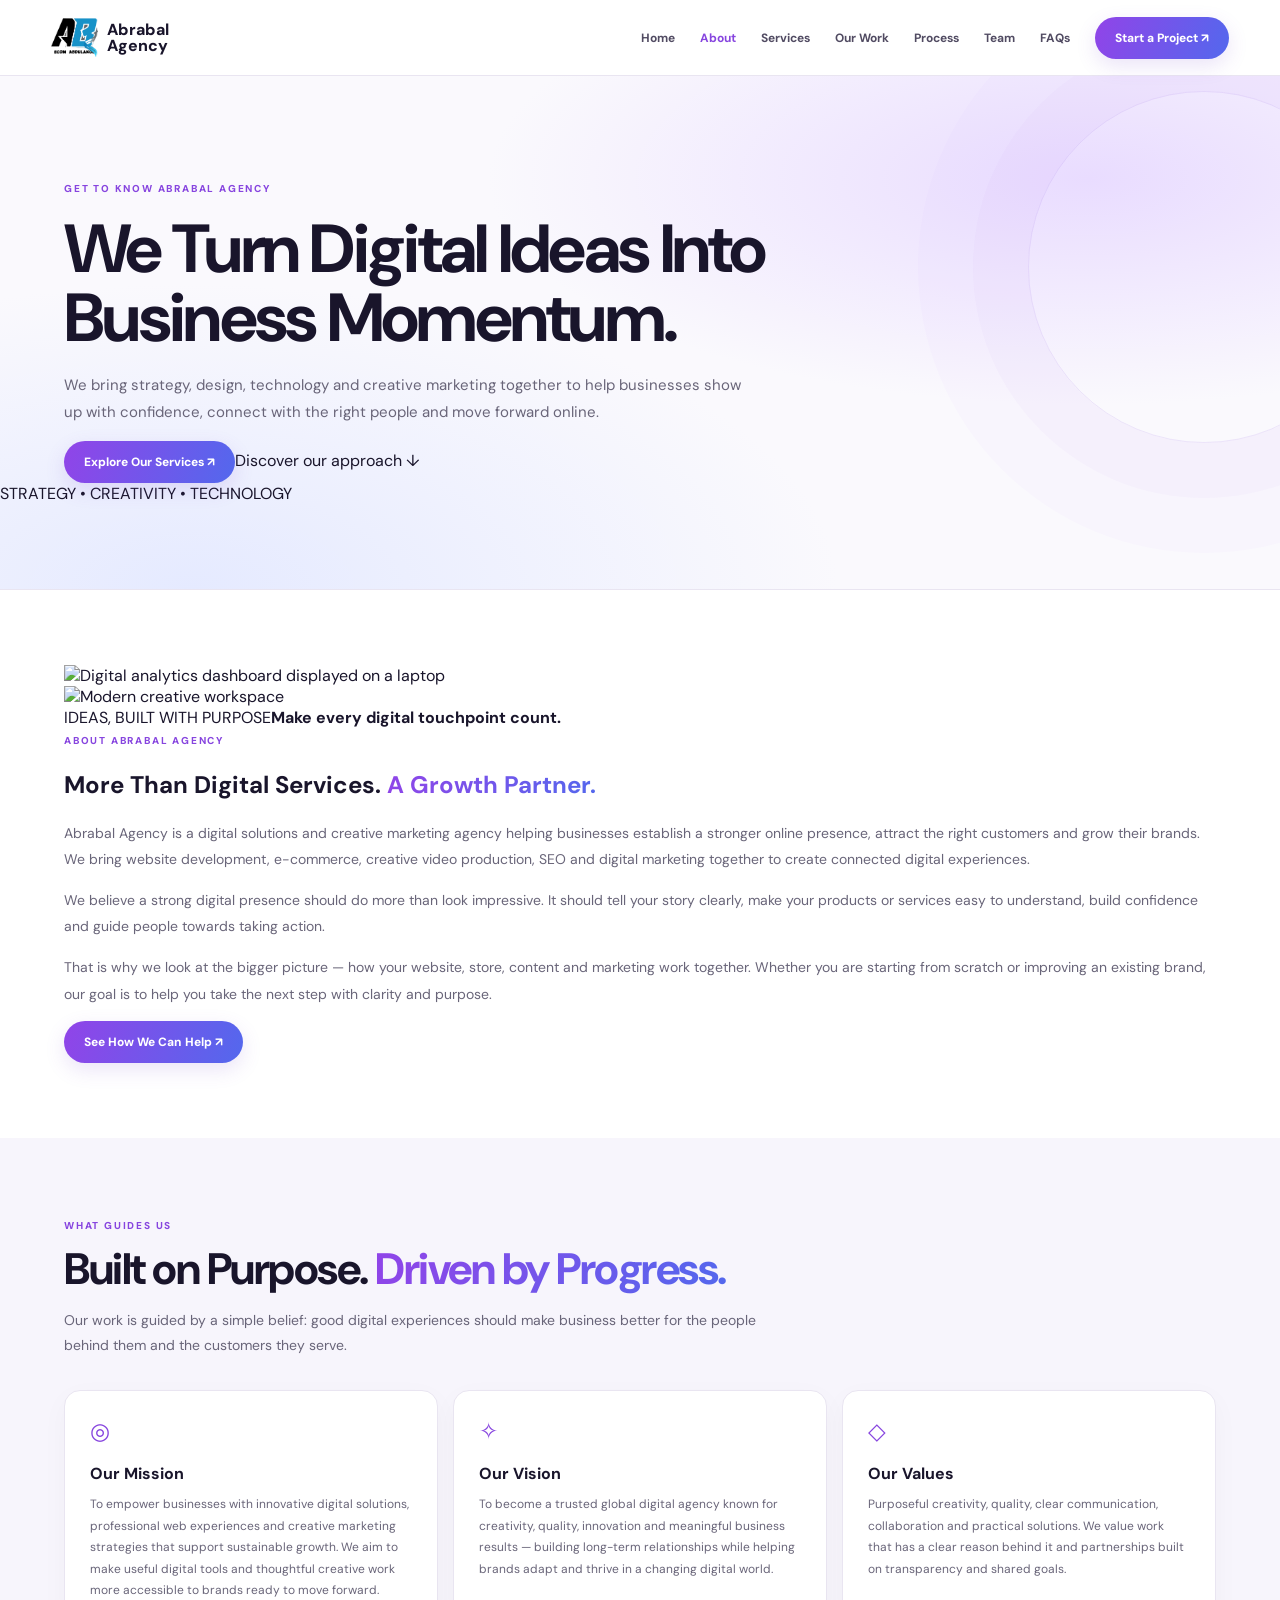
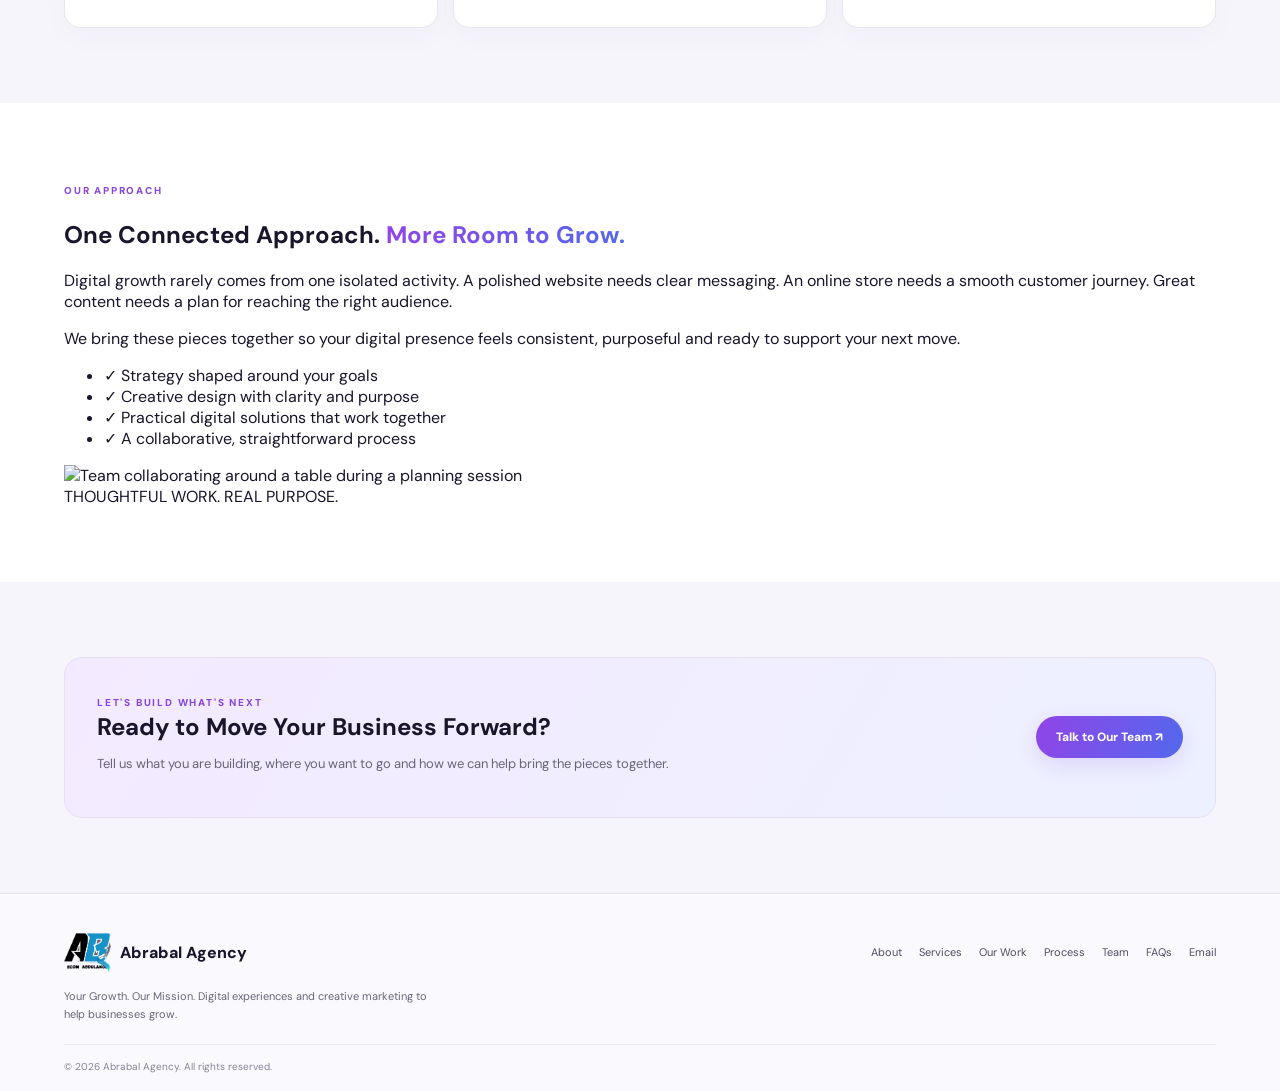
==== about.html @ 4d3b02a2 "Redesign About page with image-led hero and expanded agency story" ====
<!doctype html>
<html lang="en">
<head>
<meta charset="utf-8">
<meta name="viewport" content="width=device-width,initial-scale=1">
<meta name="description" content="Discover Abrabal Agency — a digital solutions and creative marketing partner helping businesses build, connect and grow online.">
<title>About Abrabal Agency | Digital Solutions & Creative Growth</title>
<link rel="stylesheet" href="pages.css">
</head>
<body>
<header class="site-header"><div class="header-inner">
<a class="brand" href="index.html"><img src="assets/logo/Official%20agency%20logo.png" alt="Abrabal Agency logo">Abrabal<br>Agency</a>
<button class="menu-toggle" aria-label="Toggle menu" aria-expanded="false">☰</button>
<nav class="nav"><a href="index.html">Home</a><a href="about.html" class="active">About</a><a href="services.html">Services</a><a href="work.html">Our Work</a><a href="process.html">Process</a><a href="team.html">Team</a><a href="faqs.html">FAQs</a></nav>
<a class="btn header-cta" href="https://wa.me/2348081210938">Start a Project ↗</a>
</div></header>
<main>
<section class="hero about-hero">
<div class="about-hero-shade"></div>
<div class="container about-hero-content">
<span class="eyebrow">GET TO KNOW ABRABAL AGENCY</span>
<h1>We Turn Digital Ideas Into <span class="about-hero-gradient">Business Momentum.</span></h1>
<p>We bring strategy, design, technology and creative marketing together to help businesses show up with confidence, connect with the right people and move forward online.</p>
<div class="about-hero-actions"><a class="btn" href="services.html">Explore Our Services ↗</a><a class="about-text-link" href="#our-story">Discover our approach ↓</a></div>
</div>
<div class="about-hero-caption">STRATEGY <span>•</span> CREATIVITY <span>•</span> TECHNOLOGY</div>
</section>

<section class="section about-story-section" id="our-story">
<div class="container about-story-grid">
<div class="about-story-media">
<img class="about-story-main" src="https://images.unsplash.com/photo-1460925895917-afdab827c52f?auto=format&fit=crop&w=1200&q=85" alt="Digital analytics dashboard displayed on a laptop">
<div class="about-story-small"><img src="https://images.unsplash.com/photo-1497366754035-f200968a6e72?auto=format&fit=crop&w=700&q=85" alt="Modern creative workspace"></div>
<div class="about-image-note"><span>IDEAS, BUILT WITH PURPOSE</span><strong>Make every digital touchpoint count.</strong></div>
</div>
<div class="copy about-story-copy">
<span class="eyebrow">ABOUT ABRABAL AGENCY</span>
<h2>More Than Digital Services. <span class="grad">A Growth Partner.</span></h2>
<p>Abrabal Agency is a digital solutions and creative marketing agency helping businesses establish a stronger online presence, attract the right customers and grow their brands. We bring website development, e-commerce, creative video production, SEO and digital marketing together to create connected digital experiences.</p>
<p>We believe a strong digital presence should do more than look impressive. It should tell your story clearly, make your products or services easy to understand, build confidence and guide people towards taking action.</p>
<p>That is why we look at the bigger picture — how your website, store, content and marketing work together. Whether you are starting from scratch or improving an existing brand, our goal is to help you take the next step with clarity and purpose.</p>
<a class="btn about-inline-cta" href="services.html">See How We Can Help ↗</a>
</div>
</div>
</section>

<section class="section light about-purpose-section">
<div class="container">
<div class="heading"><span class="eyebrow">WHAT GUIDES US</span><h2>Built on Purpose. <span class="grad">Driven by Progress.</span></h2><p>Our work is guided by a simple belief: good digital experiences should make business better for the people behind them and the customers they serve.</p></div>
<div class="grid about-purpose-grid">
<article class="card about-purpose-card"><div class="icon">◎</div><h3>Our Mission</h3><p>To empower businesses with innovative digital solutions, professional web experiences and creative marketing strategies that support sustainable growth. We aim to make useful digital tools and thoughtful creative work more accessible to brands ready to move forward.</p></article>
<article class="card about-purpose-card"><div class="icon">✧</div><h3>Our Vision</h3><p>To become a trusted global digital agency known for creativity, quality, innovation and meaningful business results — building long-term relationships while helping brands adapt and thrive in a changing digital world.</p></article>
<article class="card about-purpose-card"><div class="icon">◇</div><h3>Our Values</h3><p>Purposeful creativity, quality, clear communication, collaboration and practical solutions. We value work that has a clear reason behind it and partnerships built on transparency and shared goals.</p></article>
</div>
</div>
</section>

<section class="section about-approach-section">
<div class="container about-approach-grid">
<div class="about-approach-copy"><span class="eyebrow">OUR APPROACH</span><h2>One Connected Approach. <span class="grad">More Room to Grow.</span></h2><p>Digital growth rarely comes from one isolated activity. A polished website needs clear messaging. An online store needs a smooth customer journey. Great content needs a plan for reaching the right audience.</p><p>We bring these pieces together so your digital presence feels consistent, purposeful and ready to support your next move.</p>
<ul class="about-check-list"><li><span>✓</span> Strategy shaped around your goals</li><li><span>✓</span> Creative design with clarity and purpose</li><li><span>✓</span> Practical digital solutions that work together</li><li><span>✓</span> A collaborative, straightforward process</li></ul>
</div>
<div class="about-approach-image"><img src="https://images.unsplash.com/photo-1552664730-d307ca884978?auto=format&fit=crop&w=1200&q=85" alt="Team collaborating around a table during a planning session"><div class="about-image-tag">THOUGHTFUL WORK. REAL PURPOSE.</div></div>
</div>
</section>

<section class="section light about-cta-section">
<div class="container"><div class="cta about-final-cta"><div><span class="eyebrow">LET'S BUILD WHAT'S NEXT</span><h2>Ready to Move Your Business Forward?</h2><p>Tell us what you are building, where you want to go and how we can help bring the pieces together.</p></div><a class="btn" href="https://wa.me/2348081210938">Talk to Our Team ↗</a></div></div>
</section>
</main>
<footer class="footer"><div class="container"><div class="footer-inner"><div class="brand"><img src="assets/logo/Official%20agency%20logo.png" alt="Abrabal Agency logo">Abrabal Agency</div><nav class="footer-links"><a href="about.html">About</a><a href="services.html">Services</a><a href="work.html">Our Work</a><a href="process.html">Process</a><a href="team.html">Team</a><a href="faqs.html">FAQs</a><a href="mailto:abrabal80@gmail.com">Email</a></nav></div><p>Your Growth. Our Mission. Digital experiences and creative marketing to help businesses grow.</p><div class="copyright">© 2026 Abrabal Agency. All rights reserved.</div></div></footer>
<script src="pages.js"></script>
</body></html>
---- pages.css ----
@import url('https://fonts.googleapis.com/css2?family=DM+Sans:wght@400;500;600;700;800&display=swap');:root{--ink:#19152b;--muted:#696579;--purple:#8745df;--grad:linear-gradient(110deg,#9144e8,#5368ed);--line:#e9e5f1;--wash:#f7f5fc}*{box-sizing:border-box}html{scroll-behavior:smooth}body{margin:0;background:#fff;color:var(--ink);font-family:'DM Sans',Arial,sans-serif}a{color:inherit;text-decoration:none}.container{width:min(1160px,90%);margin:auto}.site-header{height:76px;position:sticky;top:0;z-index:5;background:#ffffffed;border-bottom:1px solid var(--line);backdrop-filter:blur(14px)}.header-inner{height:100%;width:92%;max-width:1240px;margin:auto;display:flex;align-items:center;gap:25px}.brand{display:flex;align-items:center;gap:9px;font-weight:800;line-height:.95;color:var(--ink)}.brand img{width:47px;height:47px;object-fit:contain}.nav{display:flex;gap:clamp(12px,2vw,25px);margin-left:auto}.nav a{font-size:12px;font-weight:700;color:#514b62}.nav a.active,.nav a:hover{color:var(--purple)}.btn{display:inline-block;padding:13px 20px;border-radius:30px;background:var(--grad);font-size:12px;font-weight:800;color:#fff;box-shadow:0 7px 20px #7847d326}.menu-toggle{display:none;background:none;border:0;color:var(--ink);font-size:25px}.hero{position:relative;overflow:hidden;padding:100px 0 85px;background:radial-gradient(ellipse at 85% 20%,#e9dcff 0,transparent 39%),radial-gradient(ellipse at 15% 100%,#e5eaff 0,transparent 42%),#faf9fd;border-bottom:1px solid var(--line)}.hero:after{content:'';position:absolute;width:350px;height:350px;border:1px solid #9a66df25;border-radius:50%;right:-100px;top:15px;box-shadow:0 0 0 55px #9a66df08,0 0 0 110px #9a66df06}.hero .container{position:relative;z-index:1}.eyebrow{color:var(--purple);font-size:10px;font-weight:800;letter-spacing:1.8px;text-transform:uppercase}.hero h1{font-size:clamp(42px,6vw,68px);line-height:1.02;letter-spacing:-2.7px;max-width:850px;margin:18px 0;color:var(--ink)}.grad{background:var(--grad);background-clip:text;-webkit-background-clip:text;color:transparent}.hero p{max-width:680px;color:#696579;font-size:15px;line-height:1.8}.section{padding:75px 0;background:#fff}.light{background:var(--wash);color:var(--ink)}.heading{max-width:720px;margin-bottom:32px}.heading h2{font-size:clamp(30px,4vw,44px);line-height:1.08;letter-spacing:-1.5px;margin:12px 0;color:var(--ink)}.heading p{color:var(--muted);font-size:14px;line-height:1.8}.grid{display:grid;grid-template-columns:repeat(3,1fr);gap:15px}.card{padding:25px;border:1px solid var(--line);border-radius:16px;background:#fff;box-shadow:0 8px 28px #24133e08;transition:transform .2s,box-shadow .2s}.card:hover,.person:hover{transform:translateY(-3px);box-shadow:0 14px 32px #24133e12}.card h3{font-size:16px;margin:0 0 10px;color:var(--ink)}.card p{font-size:12px;line-height:1.8;color:var(--muted);margin:0}.icon{color:var(--purple);font-size:23px;margin-bottom:17px}.split{display:grid;grid-template-columns:1fr 1fr;gap:40px;align-items:center}.feature{min-height:300px;padding:35px;border-radius:20px;background:linear-gradient(145deg,#f0e7ff,#e9edff);border:1px solid #e7def7;color:#30204e;display:flex;align-items:end;font-size:30px;font-weight:800;line-height:1.1}.copy p{font-size:14px;line-height:1.9;color:var(--muted)}.team-grid{display:grid;grid-template-columns:repeat(4,1fr);gap:15px}.person{padding:16px;border:1px solid var(--line);border-radius:16px;background:#fff;box-shadow:0 8px 28px #24133e08;transition:transform .2s,box-shadow .2s}.person img{width:100%;height:215px;object-fit:cover;object-position:center 30%;border-radius:11px;margin-bottom:15px;background:var(--wash)}.person h3{font-size:16px;margin:0 0 6px;color:var(--ink)}.role{font-size:10px;font-weight:800;letter-spacing:.7px;color:var(--purple);text-transform:uppercase;margin-bottom:12px}.person p{font-size:11px;line-height:1.7;color:var(--muted)}.social{display:flex;gap:7px;flex-wrap:wrap;margin:10px 0}.social a{font-size:10px;padding:6px 9px;border:1px solid #e7def4;border-radius:20px;color:#7440c1;background:#faf8ff}.faq{max-width:850px}.faq-item{border-bottom:1px solid var(--line)}.faq-item button{width:100%;background:none;border:0;color:var(--ink);text-align:left;padding:20px 0;font:700 14px 'DM Sans';display:flex;justify-content:space-between;cursor:pointer}.answer{display:none;color:var(--muted);font-size:13px;line-height:1.8;padding:0 30px 20px 0}.faq-item.open .answer{display:block}.cta{padding:32px;border:1px solid #e7def4;border-radius:18px;background:linear-gradient(120deg,#f3eaff,#edf0ff);display:flex;justify-content:space-between;align-items:center;gap:20px}.cta h2{margin:0 0 8px;color:var(--ink)}.cta p{font-size:13px;color:var(--muted)}.footer{padding:35px 0 18px;border-top:1px solid var(--line);background:#faf9fd}.footer-inner{display:flex;justify-content:space-between;gap:25px;align-items:center}.footer p{font-size:11px;color:var(--muted);max-width:380px;line-height:1.7}.footer-links{display:flex;flex-wrap:wrap;gap:17px}.footer-links a{font-size:11px;color:#514b62}.footer-links a:hover{color:var(--purple)}.copyright{border-top:1px solid var(--line);padding-top:15px;margin-top:20px;color:#888397;font-size:10px}@media(max-width:850px){.team-grid{grid-template-columns:repeat(2,1fr)}.nav{gap:10px}.nav a{font-size:10px}}@media(max-width:650px){.site-header{height:68px}.menu-toggle{display:block;margin-left:auto}.nav{display:none;position:absolute;top:68px;left:0;right:0;background:#fff;padding:12px 5%;flex-direction:column;gap:0;box-shadow:0 12px 20px #1b123015}.nav.open{display:flex}.nav a{padding:12px 0;font-size:13px}.header-cta{display:none}.hero{padding:75px 0 65px}.section{padding:58px 0}.grid{grid-template-columns:1fr 1fr;gap:10px}.card{padding:18px 14px}.card h3{font-size:14px}.card p{font-size:11px}.split{grid-template-columns:1fr;gap:24px}.team-grid{grid-template-columns:1fr 1fr;gap:10px}.person{padding:11px}.person img{height:170px}.person p{font-size:10px}.cta{display:block}.cta .btn{margin-top:10px}.footer-inner{display:block}.footer-links{margin-top:15px}}@media(max-width:390px){.grid{grid-template-columns:1fr}}@media(prefers-reduced-motion:reduce){html{scroll-behavior:auto}.card,.person{transition:none}}
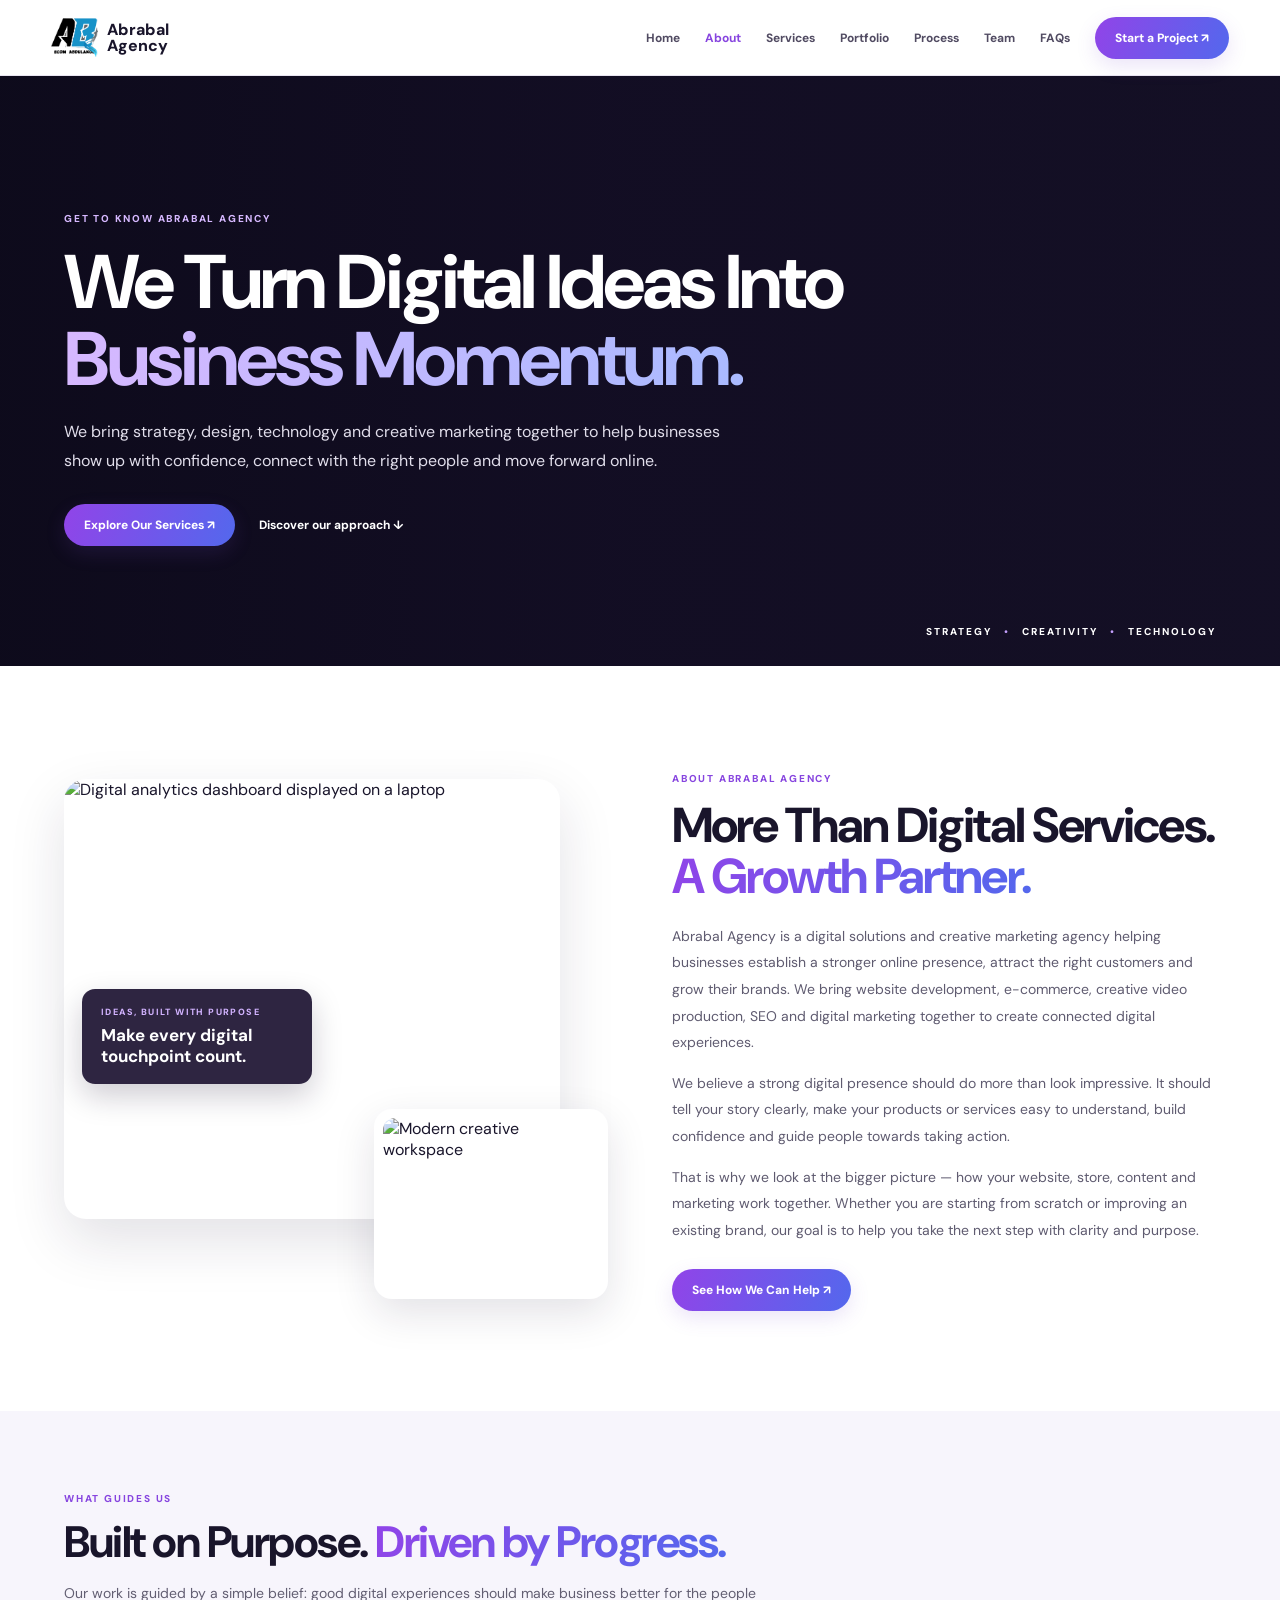
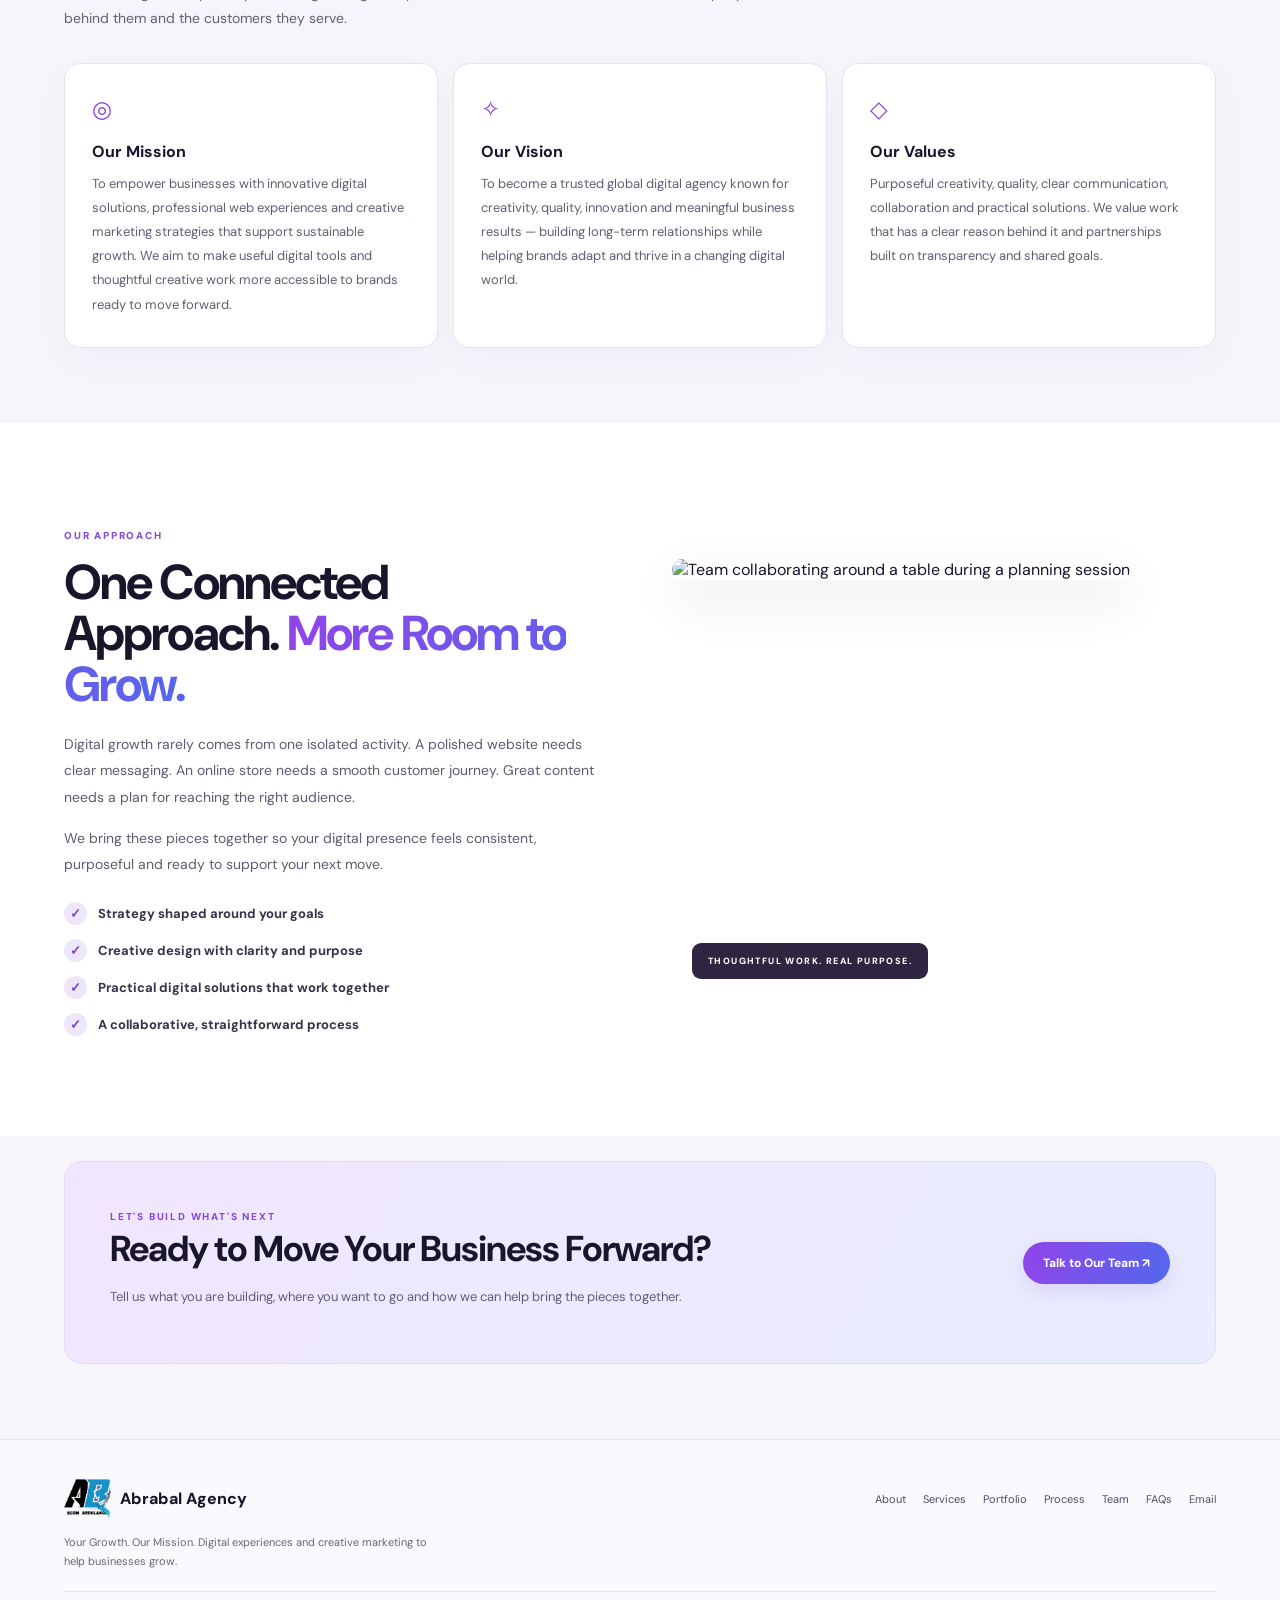
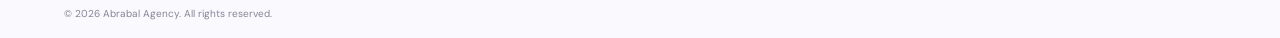
==== commit fdbd46a0: "Update navigation to the dedicated Portfolio page" ====
--- a/about.html
+++ b/about.html
@@ -11,7 +11,7 @@
 <header class="site-header"><div class="header-inner">
 <a class="brand" href="index.html"><img src="assets/logo/Official%20agency%20logo.png" alt="Abrabal Agency logo">Abrabal<br>Agency</a>
 <button class="menu-toggle" aria-label="Toggle menu" aria-expanded="false">☰</button>
-<nav class="nav"><a href="index.html">Home</a><a href="about.html" class="active">About</a><a href="services.html">Services</a><a href="work.html">Our Work</a><a href="process.html">Process</a><a href="team.html">Team</a><a href="faqs.html">FAQs</a></nav>
+<nav class="nav"><a href="index.html">Home</a><a href="about.html" class="active">About</a><a href="services.html">Services</a><a href="portfolio.html">Portfolio</a><a href="process.html">Process</a><a href="team.html">Team</a><a href="faqs.html">FAQs</a></nav>
 <a class="btn header-cta" href="https://wa.me/2348081210938">Start a Project ↗</a>
 </div></header>
 <main>
@@ -68,6 +68,6 @@
 <div class="container"><div class="cta about-final-cta"><div><span class="eyebrow">LET'S BUILD WHAT'S NEXT</span><h2>Ready to Move Your Business Forward?</h2><p>Tell us what you are building, where you want to go and how we can help bring the pieces together.</p></div><a class="btn" href="https://wa.me/2348081210938">Talk to Our Team ↗</a></div></div>
 </section>
 </main>
-<footer class="footer"><div class="container"><div class="footer-inner"><div class="brand"><img src="assets/logo/Official%20agency%20logo.png" alt="Abrabal Agency logo">Abrabal Agency</div><nav class="footer-links"><a href="about.html">About</a><a href="services.html">Services</a><a href="work.html">Our Work</a><a href="process.html">Process</a><a href="team.html">Team</a><a href="faqs.html">FAQs</a><a href="mailto:abrabal80@gmail.com">Email</a></nav></div><p>Your Growth. Our Mission. Digital experiences and creative marketing to help businesses grow.</p><div class="copyright">© 2026 Abrabal Agency. All rights reserved.</div></div></footer>
+<footer class="footer"><div class="container"><div class="footer-inner"><div class="brand"><img src="assets/logo/Official%20agency%20logo.png" alt="Abrabal Agency logo">Abrabal Agency</div><nav class="footer-links"><a href="about.html">About</a><a href="services.html">Services</a><a href="portfolio.html">Portfolio</a><a href="process.html">Process</a><a href="team.html">Team</a><a href="faqs.html">FAQs</a><a href="mailto:abrabal80@gmail.com">Email</a></nav></div><p>Your Growth. Our Mission. Digital experiences and creative marketing to help businesses grow.</p><div class="copyright">© 2026 Abrabal Agency. All rights reserved.</div></div></footer>
 <script src="pages.js"></script>
 </body></html>
--- a/pages.css
+++ b/pages.css
@@ -1 +1,86 @@
-@import url('https://fonts.googleapis.com/css2?family=DM+Sans:wght@400;500;600;700;800&display=swap');:root{--ink:#19152b;--muted:#696579;--purple:#8745df;--grad:linear-gradient(110deg,#9144e8,#5368ed);--line:#e9e5f1;--wash:#f7f5fc}*{box-sizing:border-box}html{scroll-behavior:smooth}body{margin:0;background:#fff;color:var(--ink);font-family:'DM Sans',Arial,sans-serif}a{color:inherit;text-decoration:none}.container{width:min(1160px,90%);margin:auto}.site-header{height:76px;position:sticky;top:0;z-index:5;background:#ffffffed;border-bottom:1px solid var(--line);backdrop-filter:blur(14px)}.header-inner{height:100%;width:92%;max-width:1240px;margin:auto;display:flex;align-items:center;gap:25px}.brand{display:flex;align-items:center;gap:9px;font-weight:800;line-height:.95;color:var(--ink)}.brand img{width:47px;height:47px;object-fit:contain}.nav{display:flex;gap:clamp(12px,2vw,25px);margin-left:auto}.nav a{font-size:12px;font-weight:700;color:#514b62}.nav a.active,.nav a:hover{color:var(--purple)}.btn{display:inline-block;padding:13px 20px;border-radius:30px;background:var(--grad);font-size:12px;font-weight:800;color:#fff;box-shadow:0 7px 20px #7847d326}.menu-toggle{display:none;background:none;border:0;color:var(--ink);font-size:25px}.hero{position:relative;overflow:hidden;padding:100px 0 85px;background:radial-gradient(ellipse at 85% 20%,#e9dcff 0,transparent 39%),radial-gradient(ellipse at 15% 100%,#e5eaff 0,transparent 42%),#faf9fd;border-bottom:1px solid var(--line)}.hero:after{content:'';position:absolute;width:350px;height:350px;border:1px solid #9a66df25;border-radius:50%;right:-100px;top:15px;box-shadow:0 0 0 55px #9a66df08,0 0 0 110px #9a66df06}.hero .container{position:relative;z-index:1}.eyebrow{color:var(--purple);font-size:10px;font-weight:800;letter-spacing:1.8px;text-transform:uppercase}.hero h1{font-size:clamp(42px,6vw,68px);line-height:1.02;letter-spacing:-2.7px;max-width:850px;margin:18px 0;color:var(--ink)}.grad{background:var(--grad);background-clip:text;-webkit-background-clip:text;color:transparent}.hero p{max-width:680px;color:#696579;font-size:15px;line-height:1.8}.section{padding:75px 0;background:#fff}.light{background:var(--wash);color:var(--ink)}.heading{max-width:720px;margin-bottom:32px}.heading h2{font-size:clamp(30px,4vw,44px);line-height:1.08;letter-spacing:-1.5px;margin:12px 0;color:var(--ink)}.heading p{color:var(--muted);font-size:14px;line-height:1.8}.grid{display:grid;grid-template-columns:repeat(3,1fr);gap:15px}.card{padding:25px;border:1px solid var(--line);border-radius:16px;background:#fff;box-shadow:0 8px 28px #24133e08;transition:transform .2s,box-shadow .2s}.card:hover,.person:hover{transform:translateY(-3px);box-shadow:0 14px 32px #24133e12}.card h3{font-size:16px;margin:0 0 10px;color:var(--ink)}.card p{font-size:12px;line-height:1.8;color:var(--muted);margin:0}.icon{color:var(--purple);font-size:23px;margin-bottom:17px}.split{display:grid;grid-template-columns:1fr 1fr;gap:40px;align-items:center}.feature{min-height:300px;padding:35px;border-radius:20px;background:linear-gradient(145deg,#f0e7ff,#e9edff);border:1px solid #e7def7;color:#30204e;display:flex;align-items:end;font-size:30px;font-weight:800;line-height:1.1}.copy p{font-size:14px;line-height:1.9;color:var(--muted)}.team-grid{display:grid;grid-template-columns:repeat(4,1fr);gap:15px}.person{padding:16px;border:1px solid var(--line);border-radius:16px;background:#fff;box-shadow:0 8px 28px #24133e08;transition:transform .2s,box-shadow .2s}.person img{width:100%;height:215px;object-fit:cover;object-position:center 30%;border-radius:11px;margin-bottom:15px;background:var(--wash)}.person h3{font-size:16px;margin:0 0 6px;color:var(--ink)}.role{font-size:10px;font-weight:800;letter-spacing:.7px;color:var(--purple);text-transform:uppercase;margin-bottom:12px}.person p{font-size:11px;line-height:1.7;color:var(--muted)}.social{display:flex;gap:7px;flex-wrap:wrap;margin:10px 0}.social a{font-size:10px;padding:6px 9px;border:1px solid #e7def4;border-radius:20px;color:#7440c1;background:#faf8ff}.faq{max-width:850px}.faq-item{border-bottom:1px solid var(--line)}.faq-item button{width:100%;background:none;border:0;color:var(--ink);text-align:left;padding:20px 0;font:700 14px 'DM Sans';display:flex;justify-content:space-between;cursor:pointer}.answer{display:none;color:var(--muted);font-size:13px;line-height:1.8;padding:0 30px 20px 0}.faq-item.open .answer{display:block}.cta{padding:32px;border:1px solid #e7def4;border-radius:18px;background:linear-gradient(120deg,#f3eaff,#edf0ff);display:flex;justify-content:space-between;align-items:center;gap:20px}.cta h2{margin:0 0 8px;color:var(--ink)}.cta p{font-size:13px;color:var(--muted)}.footer{padding:35px 0 18px;border-top:1px solid var(--line);background:#faf9fd}.footer-inner{display:flex;justify-content:space-between;gap:25px;align-items:center}.footer p{font-size:11px;color:var(--muted);max-width:380px;line-height:1.7}.footer-links{display:flex;flex-wrap:wrap;gap:17px}.footer-links a{font-size:11px;color:#514b62}.footer-links a:hover{color:var(--purple)}.copyright{border-top:1px solid var(--line);padding-top:15px;margin-top:20px;color:#888397;font-size:10px}@media(max-width:850px){.team-grid{grid-template-columns:repeat(2,1fr)}.nav{gap:10px}.nav a{font-size:10px}}@media(max-width:650px){.site-header{height:68px}.menu-toggle{display:block;margin-left:auto}.nav{display:none;position:absolute;top:68px;left:0;right:0;background:#fff;padding:12px 5%;flex-direction:column;gap:0;box-shadow:0 12px 20px #1b123015}.nav.open{display:flex}.nav a{padding:12px 0;font-size:13px}.header-cta{display:none}.hero{padding:75px 0 65px}.section{padding:58px 0}.grid{grid-template-columns:1fr 1fr;gap:10px}.card{padding:18px 14px}.card h3{font-size:14px}.card p{font-size:11px}.split{grid-template-columns:1fr;gap:24px}.team-grid{grid-template-columns:1fr 1fr;gap:10px}.person{padding:11px}.person img{height:170px}.person p{font-size:10px}.cta{display:block}.cta .btn{margin-top:10px}.footer-inner{display:block}.footer-links{margin-top:15px}}@media(max-width:390px){.grid{grid-template-columns:1fr}}@media(prefers-reduced-motion:reduce){html{scroll-behavior:auto}.card,.person{transition:none}}+@import url('https://fonts.googleapis.com/css2?family=DM+Sans:wght@400;500;600;700;800&display=swap');:root{--ink:#19152b;--muted:#696579;--purple:#8745df;--grad:linear-gradient(110deg,#9144e8,#5368ed);--line:#e9e5f1;--wash:#f7f5fc}*{box-sizing:border-box}html{scroll-behavior:smooth}body{margin:0;background:#fff;color:var(--ink);font-family:'DM Sans',Arial,sans-serif}a{color:inherit;text-decoration:none}.container{width:min(1160px,90%);margin:auto}.site-header{height:76px;position:sticky;top:0;z-index:5;background:#ffffffed;border-bottom:1px solid var(--line);backdrop-filter:blur(14px)}.header-inner{height:100%;width:92%;max-width:1240px;margin:auto;display:flex;align-items:center;gap:25px}.brand{display:flex;align-items:center;gap:9px;font-weight:800;line-height:.95;color:var(--ink)}.brand img{width:47px;height:47px;object-fit:contain}.nav{display:flex;gap:clamp(12px,2vw,25px);margin-left:auto}.nav a{font-size:12px;font-weight:700;color:#514b62}.nav a.active,.nav a:hover{color:var(--purple)}.btn{display:inline-block;padding:13px 20px;border-radius:30px;background:var(--grad);font-size:12px;font-weight:800;color:#fff;box-shadow:0 7px 20px #7847d326}.menu-toggle{display:none;background:none;border:0;color:var(--ink);font-size:25px}.hero{position:relative;overflow:hidden;padding:100px 0 85px;background:radial-gradient(ellipse at 85% 20%,#e9dcff 0,transparent 39%),radial-gradient(ellipse at 15% 100%,#e5eaff 0,transparent 42%),#faf9fd;border-bottom:1px solid var(--line)}.hero:after{content:'';position:absolute;width:350px;height:350px;border:1px solid #9a66df25;border-radius:50%;right:-100px;top:15px;box-shadow:0 0 0 55px #9a66df08,0 0 0 110px #9a66df06}.hero .container{position:relative;z-index:1}.eyebrow{color:var(--purple);font-size:10px;font-weight:800;letter-spacing:1.8px;text-transform:uppercase}.hero h1{font-size:clamp(42px,6vw,68px);line-height:1.02;letter-spacing:-2.7px;max-width:850px;margin:18px 0;color:var(--ink)}.grad{background:var(--grad);background-clip:text;-webkit-background-clip:text;color:transparent}.hero p{max-width:680px;color:#696579;font-size:15px;line-height:1.8}.section{padding:75px 0;background:#fff}.light{background:var(--wash);color:var(--ink)}.heading{max-width:720px;margin-bottom:32px}.heading h2{font-size:clamp(30px,4vw,44px);line-height:1.08;letter-spacing:-1.5px;margin:12px 0;color:var(--ink)}.heading p{color:var(--muted);font-size:14px;line-height:1.8}.grid{display:grid;grid-template-columns:repeat(3,1fr);gap:15px}.card{padding:25px;border:1px solid var(--line);border-radius:16px;background:#fff;box-shadow:0 8px 28px #24133e08;transition:transform .2s,box-shadow .2s}.card:hover,.person:hover{transform:translateY(-3px);box-shadow:0 14px 32px #24133e12}.card h3{font-size:16px;margin:0 0 10px;color:var(--ink)}.card p{font-size:12px;line-height:1.8;color:var(--muted);margin:0}.icon{color:var(--purple);font-size:23px;margin-bottom:17px}.split{display:grid;grid-template-columns:1fr 1fr;gap:40px;align-items:center}.feature{min-height:300px;padding:35px;border-radius:20px;background:linear-gradient(145deg,#f0e7ff,#e9edff);border:1px solid #e7def7;color:#30204e;display:flex;align-items:end;font-size:30px;font-weight:800;line-height:1.1}.copy p{font-size:14px;line-height:1.9;color:var(--muted)}.team-grid{display:grid;grid-template-columns:repeat(4,1fr);gap:15px}.person{padding:16px;border:1px solid var(--line);border-radius:16px;background:#fff;box-shadow:0 8px 28px #24133e08;transition:transform .2s,box-shadow .2s}.person img{width:100%;height:215px;object-fit:cover;object-position:center 30%;border-radius:11px;margin-bottom:15px;background:var(--wash)}.person h3{font-size:16px;margin:0 0 6px;color:var(--ink)}.role{font-size:10px;font-weight:800;letter-spacing:.7px;color:var(--purple);text-transform:uppercase;margin-bottom:12px}.person p{font-size:11px;line-height:1.7;color:var(--muted)}.social{display:flex;gap:7px;flex-wrap:wrap;margin:10px 0}.social a{font-size:10px;padding:6px 9px;border:1px solid #e7def4;border-radius:20px;color:#7440c1;background:#faf8ff}.faq{max-width:850px}.faq-item{border-bottom:1px solid var(--line)}.faq-item button{width:100%;background:none;border:0;color:var(--ink);text-align:left;padding:20px 0;font:700 14px 'DM Sans';display:flex;justify-content:space-between;cursor:pointer}.answer{display:none;color:var(--muted);font-size:13px;line-height:1.8;padding:0 30px 20px 0}.faq-item.open .answer{display:block}.cta{padding:32px;border:1px solid #e7def4;border-radius:18px;background:linear-gradient(120deg,#f3eaff,#edf0ff);display:flex;justify-content:space-between;align-items:center;gap:20px}.cta h2{margin:0 0 8px;color:var(--ink)}.cta p{font-size:13px;color:var(--muted)}.footer{padding:35px 0 18px;border-top:1px solid var(--line);background:#faf9fd}.footer-inner{display:flex;justify-content:space-between;gap:25px;align-items:center}.footer p{font-size:11px;color:var(--muted);max-width:380px;line-height:1.7}.footer-links{display:flex;flex-wrap:wrap;gap:17px}.footer-links a{font-size:11px;color:#514b62}.footer-links a:hover{color:var(--purple)}.copyright{border-top:1px solid var(--line);padding-top:15px;margin-top:20px;color:#888397;font-size:10px}@media(max-width:850px){.team-grid{grid-template-columns:repeat(2,1fr)}.nav{gap:10px}.nav a{font-size:10px}}@media(max-width:650px){.site-header{height:68px}.menu-toggle{display:block;margin-left:auto}.nav{display:none;position:absolute;top:68px;left:0;right:0;background:#fff;padding:12px 5%;flex-direction:column;gap:0;box-shadow:0 12px 20px #1b123015}.nav.open{display:flex}.nav a{padding:12px 0;font-size:13px}.header-cta{display:none}.hero{padding:75px 0 65px}.section{padding:58px 0}.grid{grid-template-columns:1fr 1fr;gap:10px}.card{padding:18px 14px}.card h3{font-size:14px}.card p{font-size:11px}.split{grid-template-columns:1fr;gap:24px}.team-grid{grid-template-columns:1fr 1fr;gap:10px}.person{padding:11px}.person img{height:170px}.person p{font-size:10px}.cta{display:block}.cta .btn{margin-top:10px}.footer-inner{display:block}.footer-links{margin-top:15px}}@media(max-width:390px){.grid{grid-template-columns:1fr}}@media(prefers-reduced-motion:reduce){html{scroll-behavior:auto}.card,.person{transition:none}}
+/* About page refresh */
+.about-section-cta{margin-top:24px;display:inline-flex;align-items:center;gap:9px}
+.about-hero{min-height:590px;display:flex;align-items:center;padding:110px 0 100px;background:#151126 url("https://images.unsplash.com/photo-1497366811353-6870744d04b2?auto=format&fit=crop&w=2000&q=90") center/cover no-repeat;border:0}
+.about-hero-shade{position:absolute;inset:0;background:linear-gradient(90deg,rgba(13,10,27,.94) 0%,rgba(18,13,35,.83) 48%,rgba(18,13,35,.35) 100%)}
+.about-hero-content{z-index:1}
+.about-hero .eyebrow{color:#d6b8ff}
+.about-hero h1{max-width:850px;color:#fff;font-size:clamp(44px,6.4vw,76px);letter-spacing:-3px;line-height:1.01}
+.about-hero-gradient{background:linear-gradient(100deg,#d7b8ff,#a9baff);background-clip:text;-webkit-background-clip:text;color:transparent}
+.about-hero p{max-width:660px;color:#e1deeb;font-size:16px;line-height:1.85}
+.about-hero-actions{display:flex;align-items:center;gap:24px;margin-top:28px}
+.about-text-link{color:#fff;font-size:12px;font-weight:700}
+.about-hero-caption{position:absolute;z-index:1;right:5%;bottom:28px;color:#fff;font-size:10px;font-weight:800;letter-spacing:2px}
+.about-hero-caption span{color:#c5a0ff;margin:0 8px}
+.about-story-section{padding:100px 0}
+.about-story-grid{display:grid;grid-template-columns:1.02fr .98fr;gap:75px;align-items:center}
+.about-story-media{position:relative;min-height:520px;padding:0 48px 45px 0}
+.about-story-main{width:100%;height:440px;display:block;object-fit:cover;border-radius:22px;box-shadow:0 22px 55px #21143a20}
+.about-story-small{position:absolute;right:0;bottom:0;width:43%;height:190px;padding:9px;background:#fff;border-radius:18px;box-shadow:0 14px 40px #21143a20}
+.about-story-small img{width:100%;height:100%;object-fit:cover;border-radius:12px}
+.about-image-note{position:absolute;left:20px;bottom:70px;max-width:230px;padding:17px 19px;border-radius:13px;background:#211735eF;color:#fff;box-shadow:0 12px 30px #160d2b35}
+.about-image-note span{display:block;color:#d2b3ff;font-size:9px;font-weight:800;letter-spacing:1.4px;margin-bottom:7px}
+.about-image-note strong{font-size:17px;line-height:1.2}
+.about-story-copy h2,.about-approach-copy h2{font-size:clamp(34px,4vw,49px);line-height:1.05;letter-spacing:-1.9px;margin:13px 0 20px;color:#19152b}
+.about-story-copy p,.about-approach-copy p{font-size:14px;line-height:1.9;color:#5f5b70;margin:0 0 14px}
+.about-inline-cta{margin-top:12px}
+.about-purpose-section .heading h2{color:#19152b}
+.about-purpose-section .heading p{color:#625e72}
+.about-purpose-grid{align-items:stretch}
+.about-purpose-card{padding:30px 27px;border-color:#e7e1f1;box-shadow:0 12px 35px #24133e08}
+.about-purpose-card p{font-size:13px;line-height:1.85;color:#625e72}
+.about-approach-section{padding:100px 0}
+.about-approach-grid{display:grid;grid-template-columns:1fr 1fr;gap:65px;align-items:center}
+.about-check-list{list-style:none;padding:0;margin:24px 0 0;display:grid;gap:14px}
+.about-check-list li{display:flex;align-items:center;gap:11px;color:#373248;font-size:13px;font-weight:700}
+.about-check-list span{display:grid;place-items:center;flex:0 0 23px;width:23px;height:23px;border-radius:50%;background:#eee6fb;color:#7741c8;font-size:13px}
+.about-approach-image{position:relative;height:440px}
+.about-approach-image img{width:100%;height:100%;object-fit:cover;border-radius:22px;box-shadow:0 20px 50px #21143a1c}
+.about-image-tag{position:absolute;left:20px;bottom:20px;padding:12px 16px;border-radius:9px;background:#211735eF;color:#fff;font-size:9px;font-weight:800;letter-spacing:1.4px}
+.about-cta-section{padding-top:25px}
+.about-final-cta{padding:42px 45px;background:linear-gradient(120deg,#f0e6ff,#e9edff);border-color:#e4daf4}
+.about-final-cta h2{font-size:clamp(26px,3vw,36px);letter-spacing:-1px;color:#19152b}
+.about-final-cta p{max-width:590px;line-height:1.8;color:#625e72}
+@media(max-width:850px){.about-story-grid,.about-approach-grid{gap:38px}.about-story-media{min-height:440px}.about-story-main{height:380px}.about-story-small{height:150px}.about-hero{min-height:540px}}
+@media(max-width:650px){.about-hero{min-height:570px;padding:85px 0 90px;background-position:58% center}.about-hero h1{font-size:clamp(40px,11vw,56px);letter-spacing:-2px}.about-hero p{font-size:14px}.about-hero-actions{align-items:flex-start;flex-direction:column;gap:16px}.about-hero-caption{font-size:8px;letter-spacing:1.2px}.about-story-section,.about-approach-section{padding:65px 0}.about-story-grid,.about-approach-grid{grid-template-columns:1fr;gap:35px}.about-story-media{min-height:390px;padding-right:28px;padding-bottom:35px}.about-story-main{height:340px}.about-story-small{height:130px;width:44%}.about-image-note{left:12px;bottom:55px;max-width:190px;padding:13px}.about-image-note strong{font-size:15px}.about-story-copy h2,.about-approach-copy h2{font-size:36px}.about-purpose-grid{grid-template-columns:1fr}.about-approach-image{height:330px}.about-final-cta{padding:28px 23px}.about-final-cta .btn{margin-top:12px}}
+
+/* About page layout corrections */
+.about-hero:after{display:none}
+.about-hero{isolation:isolate;background-position:center 48%;border:0}
+.about-hero-shade{z-index:0}
+.about-hero-content{width:min(1160px,90%);margin-inline:auto;position:relative;z-index:2}
+.about-hero-caption{z-index:2}
+.about-story-grid{grid-template-columns:minmax(0,1fr) minmax(0,1fr);gap:clamp(34px,5vw,68px)}
+.about-story-media{width:100%;min-width:0}
+.about-story-main{width:100%}
+.about-image-note{bottom:215px;left:18px}
+.about-purpose-grid{grid-template-columns:repeat(3,minmax(0,1fr))}
+.about-approach-grid{grid-template-columns:minmax(0,1fr) minmax(0,1fr);gap:clamp(34px,5vw,65px)}
+.about-approach-image{min-width:0}
+@media(max-width:900px){
+ .about-story-grid,.about-approach-grid{grid-template-columns:1fr;gap:42px}
+ .about-story-media{max-width:650px;margin-inline:auto}
+ .about-story-main{height:420px}
+ .about-story-copy{max-width:760px}
+ .about-approach-image{height:390px;max-width:760px;width:100%;margin-inline:auto}
+ .about-purpose-grid{grid-template-columns:repeat(2,minmax(0,1fr))}
+ .about-purpose-card:last-child{grid-column:1/-1}
+}
+@media(max-width:650px){
+ .about-hero{background-position:58% center}
+ .about-story-media{min-height:390px;padding-right:28px;padding-bottom:35px}
+ .about-story-main{height:340px}
+ .about-story-small{height:130px;width:44%}
+ .about-image-note{left:12px;bottom:145px;max-width:185px;padding:13px}
+ .about-purpose-grid{grid-template-columns:1fr}
+ .about-purpose-card:last-child{grid-column:auto}
+ .about-approach-image{height:330px}
+}
+
+
+/* Services page redesign */
+.services-hero{position:relative;isolation:isolate;min-height:610px;display:flex;align-items:center;overflow:hidden;padding:105px 0 110px;background:#171126 url("https://images.unsplash.com/photo-1497366754035-f200968a6e72?auto=format&fit=crop&w=2200&q=90") center 48%/cover no-repeat;border:0}.services-hero-shade{position:absolute;inset:0;z-index:0;background:linear-gradient(90deg,rgba(15,11,29,.96) 0%,rgba(22,15,40,.88) 48%,rgba(22,15,40,.35) 100%)}.services-hero-content{position:relative;z-index:1}.services-hero .eyebrow{color:#d7baff}.services-hero h1{max-width:850px;color:#fff;font-size:clamp(46px,6.5vw,78px);line-height:1.02;letter-spacing:-3.6px;margin:20px 0}.services-hero h1 span{display:block;background:linear-gradient(100deg,#d9baff,#aabaff);background-clip:text;-webkit-background-clip:text;color:transparent}.services-hero p{max-width:680px;color:#e1ddeb;font-size:16px;line-height:1.85}.services-hero-actions{display:flex;align-items:center;gap:25px;margin-top:30px}.services-hero-link{color:#fff;font-size:12px;font-weight:700}.services-hero-caption{position:absolute;z-index:1;right:5%;bottom:28px;color:#fff;font-size:9px;font-weight:800;letter-spacing:2px}.services-hero-caption i{color:#c39aff;font-style:normal;margin:0 7px}.services-proof{background:#fff;border-bottom:1px solid var(--line)}.services-proof-inner{display:grid;grid-template-columns:repeat(3,1fr);padding:23px 0}.services-proof-inner>div{display:flex;align-items:center;justify-content:center;gap:12px;border-right:1px solid var(--line)}.services-proof-inner>div:last-child{border:0}.services-proof-inner strong{font-size:25px;letter-spacing:-1px;color:var(--purple)}.services-proof-inner span{font-size:11px;font-weight:700;color:#696579}.services-intro-section{padding:88px 0 100px;background:#f8f7fb}.services-heading{max-width:760px;margin-bottom:38px}.services-heading h2{max-width:690px}.services-heading p{max-width:680px}.services-grid{display:grid;grid-template-columns:repeat(3,minmax(0,1fr));gap:20px;align-items:stretch}.service-card{min-width:0;overflow:hidden;border:1px solid #e9e5f1;border-radius:18px;background:#fff;box-shadow:0 10px 30px #24133e08;transition:transform .22s ease,box-shadow .22s ease,border-color .22s ease}.service-card:hover{transform:translateY(-5px);border-color:#d4c2ed;box-shadow:0 18px 38px #24133e13}.service-card-image{height:190px;position:relative;overflow:hidden;background:#e9e2f3}.service-card-image:after{content:'';position:absolute;inset:35% 0 0;background:linear-gradient(transparent,rgba(18,12,32,.72))}.service-card-image img{width:100%;height:100%;display:block;object-fit:cover;transition:transform .45s ease}.service-card:hover .service-card-image img{transform:scale(1.045)}.service-card-image span{position:absolute;z-index:1;left:18px;bottom:15px;color:#fff;font-size:9px;font-weight:800;letter-spacing:1.3px}.service-card-body{padding:23px 22px 21px;display:flex;flex-direction:column;min-height:315px}.service-card-body h3{font-size:18px;line-height:1.25;letter-spacing:-.4px;margin:0 0 10px;color:#19152b}.service-card-body p{font-size:12px;line-height:1.8;color:#696579;margin:0 0 14px}.service-card-body ul{list-style:none;padding:0;margin:0 0 19px;display:grid;gap:8px}.service-card-body li{position:relative;padding-left:17px;font-size:11px;line-height:1.5;color:#514b62}.service-card-body li:before{content:'✓';position:absolute;left:0;color:#8745df;font-weight:800}.service-card-body>a{margin-top:auto;display:flex;align-items:center;justify-content:space-between;padding-top:15px;border-top:1px solid var(--line);color:#7540c4;font-size:11px;font-weight:800}.service-card-body>a span{font-size:17px}.services-value-section{padding:100px 0;background:#fff}.services-value-grid{display:grid;grid-template-columns:1fr 1fr;gap:70px;align-items:center}.services-value-image{position:relative;min-height:470px}.services-value-image>img{width:100%;height:470px;display:block;object-fit:cover;border-radius:22px;box-shadow:0 22px 55px #21143a1c}.services-image-label{position:absolute;left:22px;bottom:22px;max-width:270px;padding:18px 20px;border-radius:13px;background:#211735ed;color:#fff;box-shadow:0 12px 30px #160d2b35}.services-image-label b,.services-image-label span{display:block}.services-image-label b{font-size:20px;margin-bottom:5px}.services-image-label span{font-size:11px;line-height:1.5;color:#d7c8ec}.services-value-copy h2{font-size:clamp(34px,4.1vw,49px);line-height:1.06;letter-spacing:-1.8px;margin:14px 0 18px;color:#19152b}.services-value-copy>p{font-size:14px;line-height:1.9;color:#625e72}.services-value-points{display:grid;gap:17px;margin-top:27px}.services-value-points>div{display:flex;gap:14px;align-items:flex-start}.services-value-points>div>b{flex:0 0 34px;width:34px;height:34px;display:grid;place-items:center;border-radius:10px;background:#f0e8fb;color:#7542c4;font-size:11px}.services-value-points span{display:grid;gap:5px}.services-value-points strong{font-size:13px;color:#282238}.services-value-points small{font-size:11px;line-height:1.6;color:#696579}.services-process-section{background:#f8f7fb}.services-steps{display:grid;grid-template-columns:repeat(4,1fr);gap:14px;margin-top:35px}.services-steps article{padding:25px 22px;border:1px solid #e7e1f0;border-radius:16px;background:#fff}.services-steps article>span{display:grid;place-items:center;width:38px;height:38px;border-radius:11px;background:#f0e8fb;color:#7542c4;font-size:12px;font-weight:800}.services-steps h3{font-size:16px;margin:19px 0 8px;color:#19152b}.services-steps p{font-size:11px;line-height:1.8;color:#696579;margin:0}.services-final-section{padding-top:28px}.services-final-cta{padding:44px 46px;border:1px solid #e4daf4;border-radius:21px;background:linear-gradient(120deg,#f1e8ff,#edf0ff);display:flex;align-items:center;justify-content:space-between;gap:30px}.services-final-cta h2{max-width:620px;font-size:clamp(27px,3.5vw,39px);line-height:1.1;letter-spacing:-1.3px;margin:12px 0;color:#19152b}.services-final-cta p{max-width:600px;color:#625e72;font-size:13px;line-height:1.8;margin:0}.services-final-cta .btn{flex:0 0 auto;white-space:nowrap}@media(max-width:950px){.services-grid{grid-template-columns:repeat(2,minmax(0,1fr))}.services-value-grid{gap:38px}.services-steps{grid-template-columns:repeat(2,1fr)}}@media(max-width:650px){.services-hero{min-height:600px;padding:85px 0 95px;background-position:58% center}.services-hero h1{font-size:clamp(42px,11vw,58px);letter-spacing:-2.2px}.services-hero p{font-size:14px}.services-hero-actions{align-items:flex-start;flex-direction:column;gap:17px}.services-hero-caption{font-size:8px;letter-spacing:1px}.services-proof-inner{padding:18px 0;gap:8px}.services-proof-inner>div{flex-direction:column;gap:3px;text-align:center}.services-proof-inner strong{font-size:21px}.services-proof-inner span{font-size:9px}.services-intro-section{padding:65px 0}.services-grid{grid-template-columns:1fr;gap:14px}.service-card-image{height:205px}.service-card-body{min-height:0;padding:21px}.service-card-body h3{font-size:17px}.services-value-section{padding:68px 0}.services-value-grid{grid-template-columns:1fr;gap:35px}.services-value-image{min-height:340px}.services-value-image>img{height:340px}.services-value-copy h2{font-size:37px}.services-steps{grid-template-columns:1fr;gap:10px}.services-steps article{padding:21px}.services-final-section{padding-top:10px}.services-final-cta{display:block;padding:29px 23px}.services-final-cta .btn{margin-top:20px}.services-final-cta h2{font-size:30px}}@media(prefers-reduced-motion:reduce){.service-card,.service-card-image img{transition:none}}
+
+
+/* Premium team page */
+.team-hero{position:relative;isolation:isolate;min-height:590px;display:flex;align-items:center;overflow:hidden;background:#171126;padding:100px 0 105px}.team-hero-image,.team-hero-overlay{position:absolute;inset:0}.team-hero-image{z-index:-2;background:url("https://images.unsplash.com/photo-1522071820081-009f0129c71c?auto=format&fit=crop&w=2200&q=90") center 44%/cover no-repeat;transform:scale(1.015)}.team-hero-overlay{z-index:-1;background:linear-gradient(90deg,rgba(19,13,33,.96) 0%,rgba(25,17,43,.87) 47%,rgba(25,17,43,.36) 100%)}.team-hero-content{position:relative;z-index:1}.team-kicker{color:#d6b9ff;font-size:10px;font-weight:800;letter-spacing:2.1px}.team-hero h1{max-width:800px;margin:22px 0 19px;color:#fff;font-size:clamp(54px,7vw,86px);line-height:.99;letter-spacing:-4px}.team-hero h1 span{background:linear-gradient(100deg,#d9baff,#aebdff);background-clip:text;-webkit-background-clip:text;color:transparent}.team-hero p{max-width:620px;color:#e4deed;font-size:15px;line-height:1.9}.team-hero-actions{display:flex;align-items:center;gap:26px;margin-top:30px}.team-hero-secondary{color:#fff;font-size:12px;font-weight:800}.team-hero-secondary span{color:#d1b2ff;margin-left:5px}.team-hero-note{position:absolute;right:5%;bottom:28px;color:#fff;font-size:9px;font-weight:800;letter-spacing:1.8px}.team-hero-note i{color:#c39aff;font-style:normal;margin:0 7px}.team-intro{padding:54px 0;background:#fff;border-bottom:1px solid var(--line)}.team-intro-inner{display:grid;grid-template-columns:1fr 1fr;gap:65px;align-items:center}.team-intro h2{font-size:clamp(31px,4vw,46px);line-height:1.08;letter-spacing:-1.7px;margin:13px 0 0;color:var(--ink)}.team-intro-inner>p{margin:0;color:var(--muted);font-size:15px;line-height:2;max-width:680px}.team-people-section{padding:88px 0 100px;background:#f8f7fb}.team-section-heading{text-align:center;margin:0 auto 42px}.team-section-heading p{max-width:560px;margin-left:auto;margin-right:auto}.team-grid-premium{grid-template-columns:repeat(4,minmax(0,1fr));gap:19px;align-items:stretch}.person-premium{padding:25px 19px 22px;border:1px solid #e9e4f0;border-radius:20px;background:#fff;box-shadow:0 12px 34px #24133e09;display:flex;flex-direction:column;align-items:center;text-align:center;transition:transform .25s ease,box-shadow .25s ease,border-color .25s ease}.person-premium:hover{transform:translateY(-7px);border-color:#d6c1f1;box-shadow:0 22px 46px #24133e15}.person-photo-wrap{width:100%;position:relative;display:flex;justify-content:center;margin-bottom:22px;padding-top:5px}.person-photo-ring{width:164px;height:164px;padding:6px;border:3px solid #7942cf;border-radius:50%;background:linear-gradient(145deg,#f0e6ff,#fff);box-shadow:0 0 0 7px #7942cf12,0 12px 25px #3a1c6620;overflow:hidden}.person-photo-ring img{display:block;width:100%;height:100%;object-fit:cover;object-position:center 30%;border-radius:50%;background:#eee8f6}.person-number{position:absolute;right:calc(50% - 94px);bottom:0;width:34px;height:34px;display:grid;place-items:center;border:3px solid #fff;border-radius:50%;background:#7542c8;color:#fff;font-size:9px;font-weight:800}.person-content{width:100%;display:flex;flex-direction:column;align-items:center;flex:1}.person-label{color:#8a60c8;font-size:8px;font-weight:800;letter-spacing:1.4px;margin-bottom:9px}.person-premium h3{font-size:18px;line-height:1.25;margin:0 0 7px;color:#211a31}.person-premium .role{font-size:9px;letter-spacing:.85px;margin-bottom:13px}.person-premium p{font-size:11px;line-height:1.8;color:#6b6578;margin:0 0 13px}.person-premium .social{justify-content:center;margin:auto 0 0;padding-top:12px}.person-premium .social a{font-size:9px;padding:7px 10px;border:1px solid #e6dcf4;border-radius:30px;color:#6940a9;background:#faf8fd}.person-premium .social a:hover{background:#7542c8;color:#fff;border-color:#7542c8}.team-strength-section{padding:83px 0;background:#fff}.team-strength-inner{display:grid;grid-template-columns:1.1fr .9fr;gap:85px;align-items:center}.team-strength-inner h2{font-size:clamp(34px,4.2vw,49px);line-height:1.06;letter-spacing:-1.9px;color:var(--ink);margin:14px 0}.team-strength-inner>div:first-child>p{max-width:560px;color:var(--muted);font-size:13px;line-height:1.9}.team-strength-points{display:grid;gap:17px}.team-strength-points>div{display:flex;align-items:flex-start;gap:15px;padding:17px 18px;border:1px solid #ebe5f3;border-radius:14px;background:#fdfcff}.team-strength-points b{width:35px;height:35px;flex:0 0 35px;display:grid;place-items:center;border-radius:11px;background:#f0e8fb;color:#7542c8;font-size:10px}.team-strength-points span{display:grid;gap:5px}.team-strength-points strong{font-size:12px;color:#282238}.team-strength-points small{font-size:11px;line-height:1.65;color:#777184}.team-cta-section{padding:15px 0 75px}.team-cta-premium{padding:42px 45px;border-radius:22px;background:linear-gradient(120deg,#f0e7ff,#edf0ff);border:1px solid #e4d9f4}.team-cta-premium h2{font-size:clamp(29px,3.5vw,40px);letter-spacing:-1.3px;margin:11px 0 7px;color:#211a31}.team-cta-premium p{max-width:590px;font-size:12px;line-height:1.8;color:#686174}.team-cta-premium .btn{white-space:nowrap}@media(max-width:1000px){.team-grid-premium{grid-template-columns:repeat(2,minmax(0,1fr));gap:18px}.team-strength-inner{gap:40px}}@media(max-width:650px){.team-hero{min-height:570px;padding:85px 0 95px}.team-hero-image{background-position:57% center}.team-hero-overlay{background:linear-gradient(90deg,rgba(19,13,33,.94),rgba(25,17,43,.76))}.team-hero h1{font-size:clamp(48px,12vw,64px);letter-spacing:-2.8px}.team-hero p{font-size:13px}.team-hero-actions{align-items:flex-start;flex-direction:column;gap:18px}.team-hero-note{font-size:7px;letter-spacing:1px}.team-intro{padding:42px 0}.team-intro-inner{grid-template-columns:1fr;gap:17px}.team-intro h2{font-size:35px}.team-people-section{padding:65px 0}.team-grid-premium{grid-template-columns:1fr;gap:15px;max-width:410px;margin:0 auto}.person-premium{padding:25px 25px 23px}.person-photo-ring{width:172px;height:172px}.team-strength-section{padding:65px 0}.team-strength-inner{grid-template-columns:1fr;gap:28px}.team-strength-inner h2{font-size:37px}.team-cta-section{padding:0 0 60px}.team-cta-premium{display:block;padding:29px 23px}.team-cta-premium .btn{margin-top:12px}}
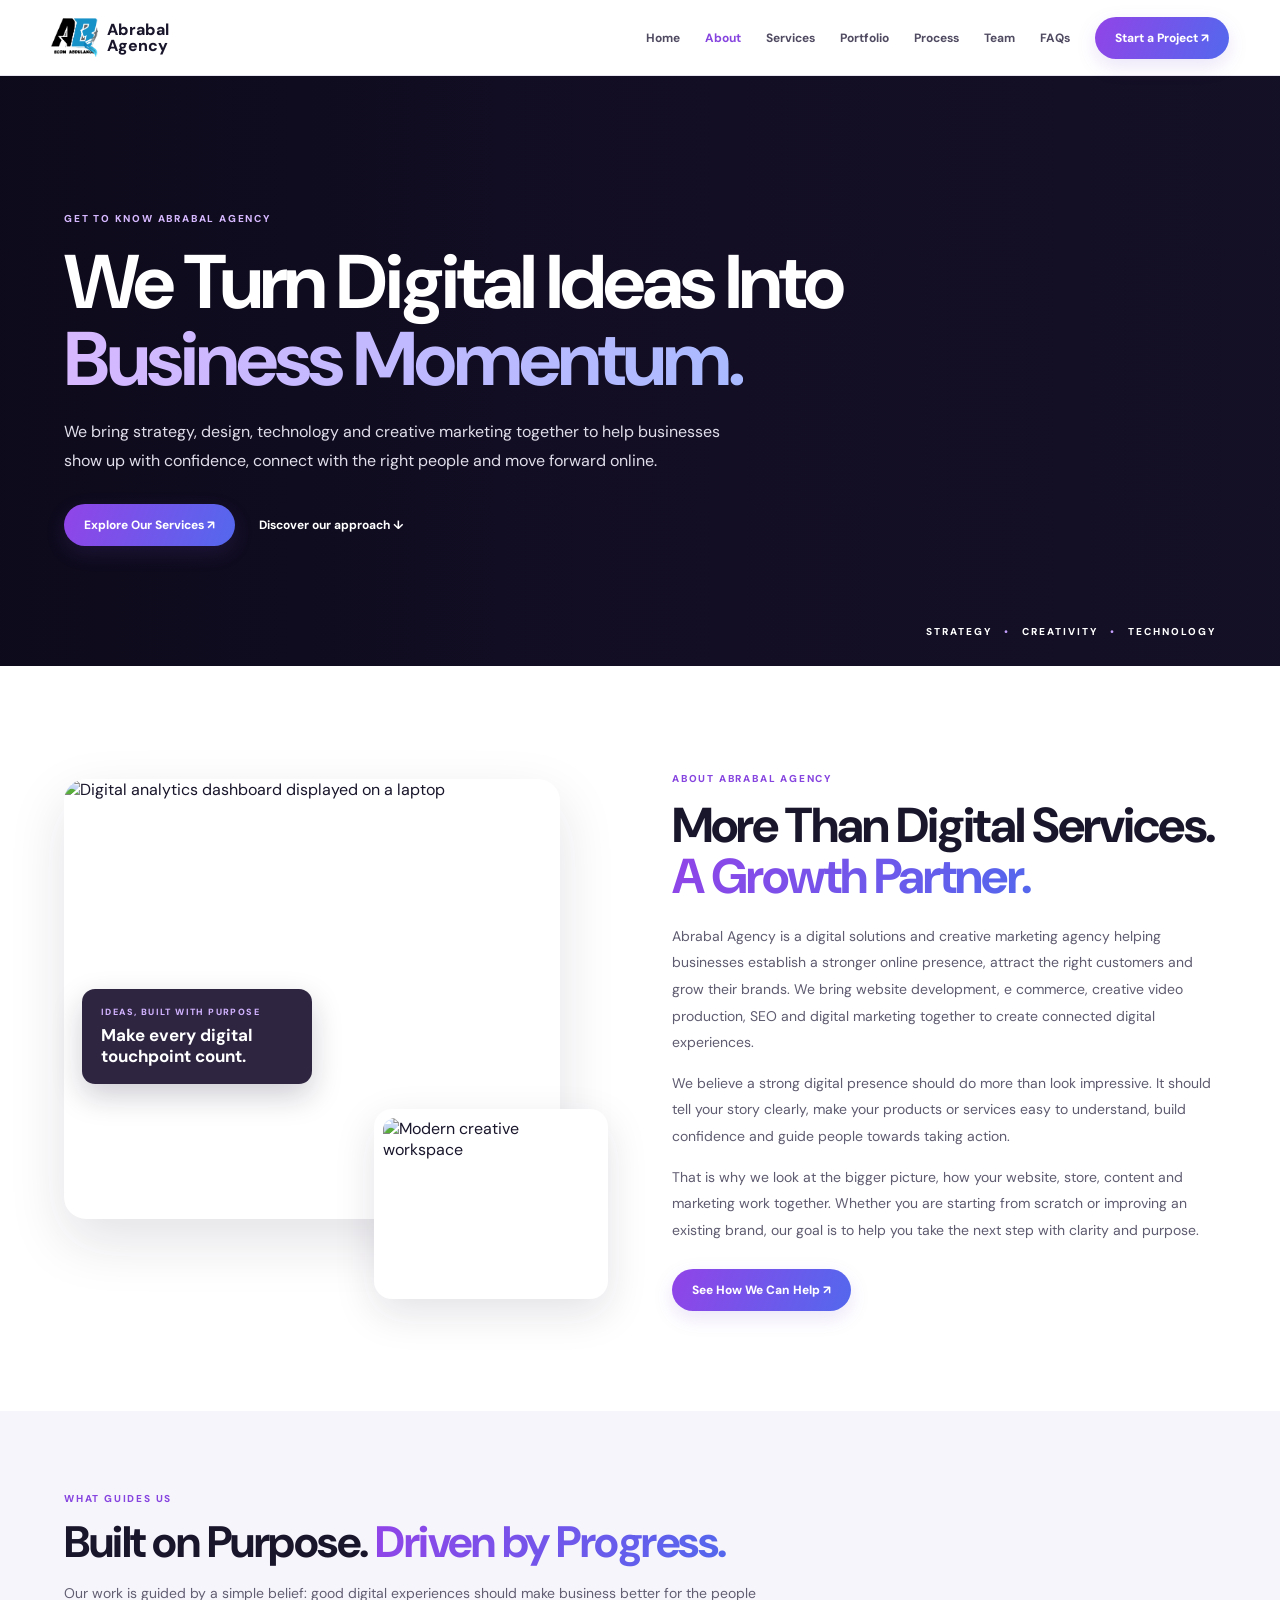
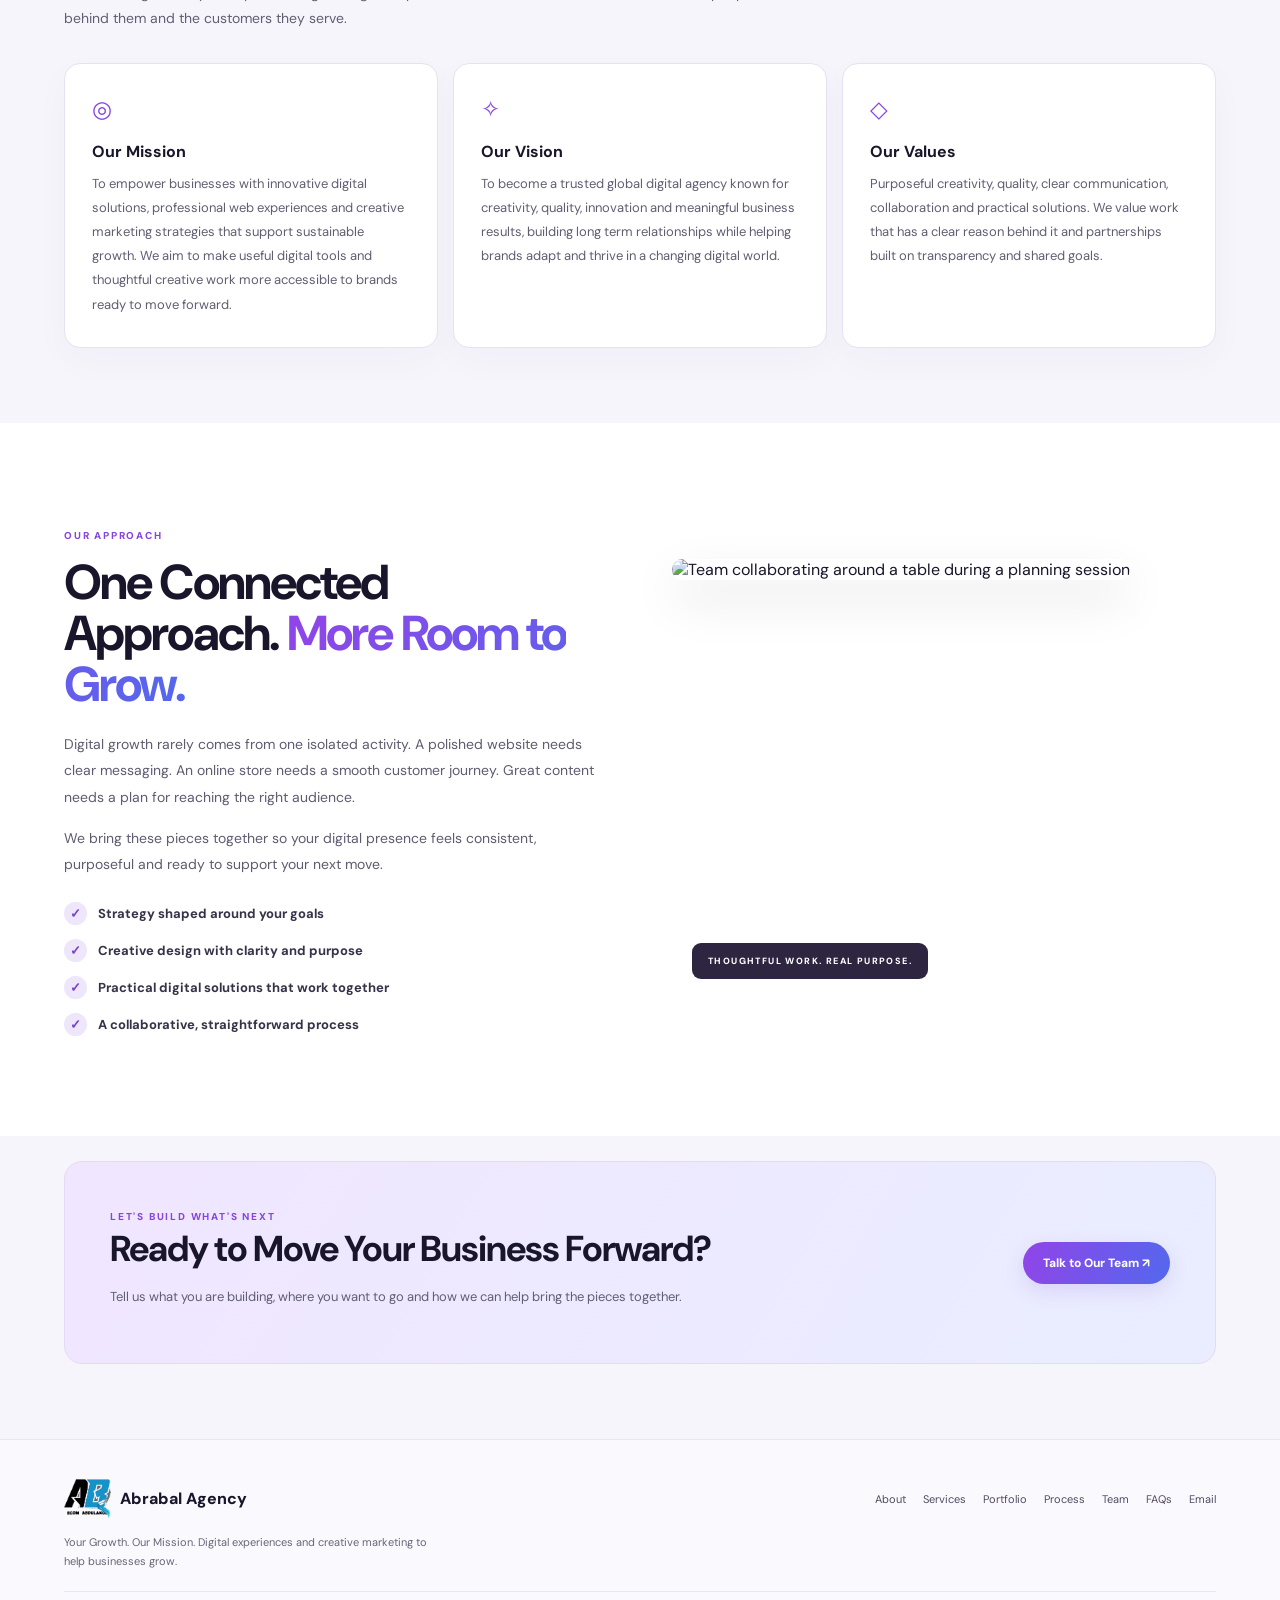
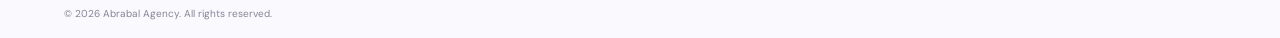
==== commit bd66a541: "Refine website copy and remove dash punctuation" ====
--- a/about.html
+++ b/about.html
@@ -2,8 +2,8 @@
 <html lang="en">
 <head>
 <meta charset="utf-8">
-<meta name="viewport" content="width=device-width,initial-scale=1">
-<meta name="description" content="Discover Abrabal Agency — a digital solutions and creative marketing partner helping businesses build, connect and grow online.">
+<meta name="viewport" content="width=device width, initial scale=1">
+<meta name="description" content="Discover Abrabal Agency, a digital solutions and creative marketing partner helping businesses build, connect and grow online.">
 <title>About Abrabal Agency | Digital Solutions & Creative Growth</title>
 <link rel="stylesheet" href="pages.css">
 </head>
@@ -36,9 +36,9 @@
 <div class="copy about-story-copy">
 <span class="eyebrow">ABOUT ABRABAL AGENCY</span>
 <h2>More Than Digital Services. <span class="grad">A Growth Partner.</span></h2>
-<p>Abrabal Agency is a digital solutions and creative marketing agency helping businesses establish a stronger online presence, attract the right customers and grow their brands. We bring website development, e-commerce, creative video production, SEO and digital marketing together to create connected digital experiences.</p>
+<p>Abrabal Agency is a digital solutions and creative marketing agency helping businesses establish a stronger online presence, attract the right customers and grow their brands. We bring website development, e commerce, creative video production, SEO and digital marketing together to create connected digital experiences.</p>
 <p>We believe a strong digital presence should do more than look impressive. It should tell your story clearly, make your products or services easy to understand, build confidence and guide people towards taking action.</p>
-<p>That is why we look at the bigger picture — how your website, store, content and marketing work together. Whether you are starting from scratch or improving an existing brand, our goal is to help you take the next step with clarity and purpose.</p>
+<p>That is why we look at the bigger picture, how your website, store, content and marketing work together. Whether you are starting from scratch or improving an existing brand, our goal is to help you take the next step with clarity and purpose.</p>
 <a class="btn about-inline-cta" href="services.html">See How We Can Help ↗</a>
 </div>
 </div>
@@ -49,7 +49,7 @@
 <div class="heading"><span class="eyebrow">WHAT GUIDES US</span><h2>Built on Purpose. <span class="grad">Driven by Progress.</span></h2><p>Our work is guided by a simple belief: good digital experiences should make business better for the people behind them and the customers they serve.</p></div>
 <div class="grid about-purpose-grid">
 <article class="card about-purpose-card"><div class="icon">◎</div><h3>Our Mission</h3><p>To empower businesses with innovative digital solutions, professional web experiences and creative marketing strategies that support sustainable growth. We aim to make useful digital tools and thoughtful creative work more accessible to brands ready to move forward.</p></article>
-<article class="card about-purpose-card"><div class="icon">✧</div><h3>Our Vision</h3><p>To become a trusted global digital agency known for creativity, quality, innovation and meaningful business results — building long-term relationships while helping brands adapt and thrive in a changing digital world.</p></article>
+<article class="card about-purpose-card"><div class="icon">✧</div><h3>Our Vision</h3><p>To become a trusted global digital agency known for creativity, quality, innovation and meaningful business results, building long term relationships while helping brands adapt and thrive in a changing digital world.</p></article>
 <article class="card about-purpose-card"><div class="icon">◇</div><h3>Our Values</h3><p>Purposeful creativity, quality, clear communication, collaboration and practical solutions. We value work that has a clear reason behind it and partnerships built on transparency and shared goals.</p></article>
 </div>
 </div>
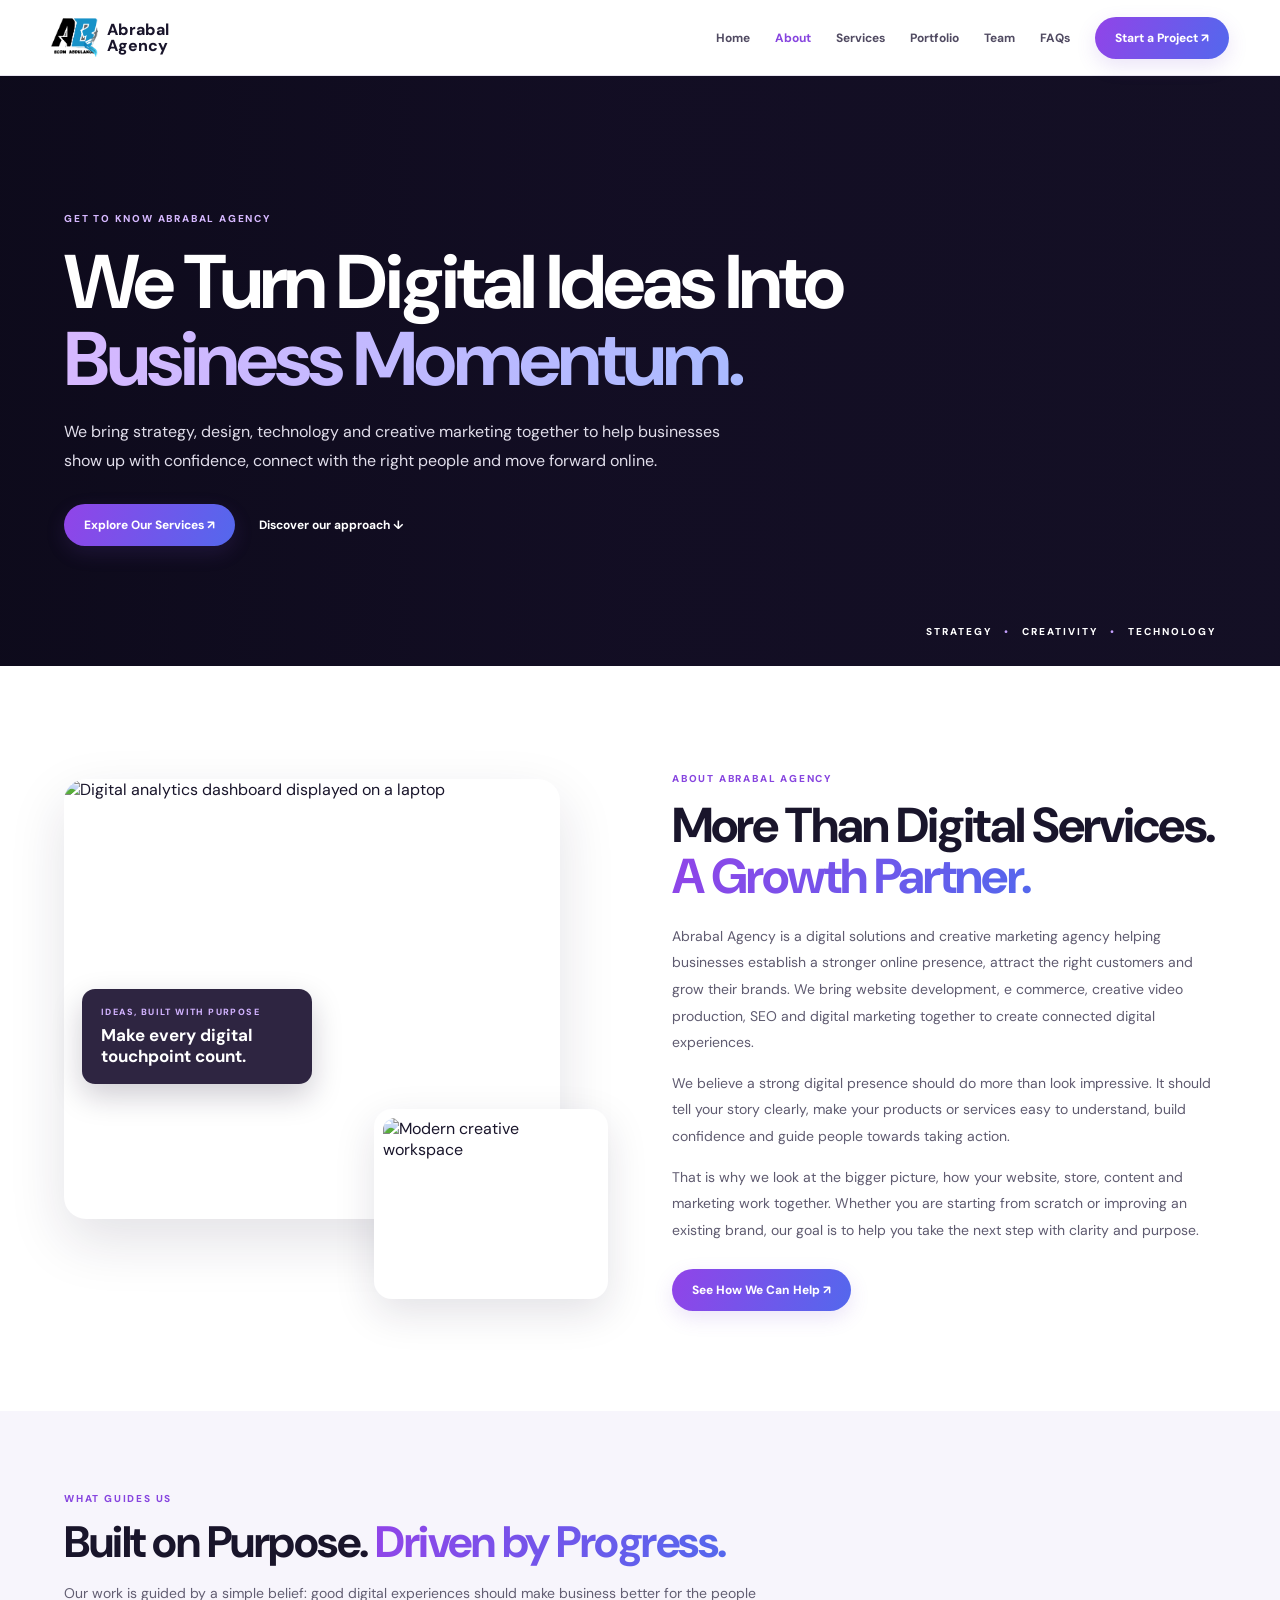
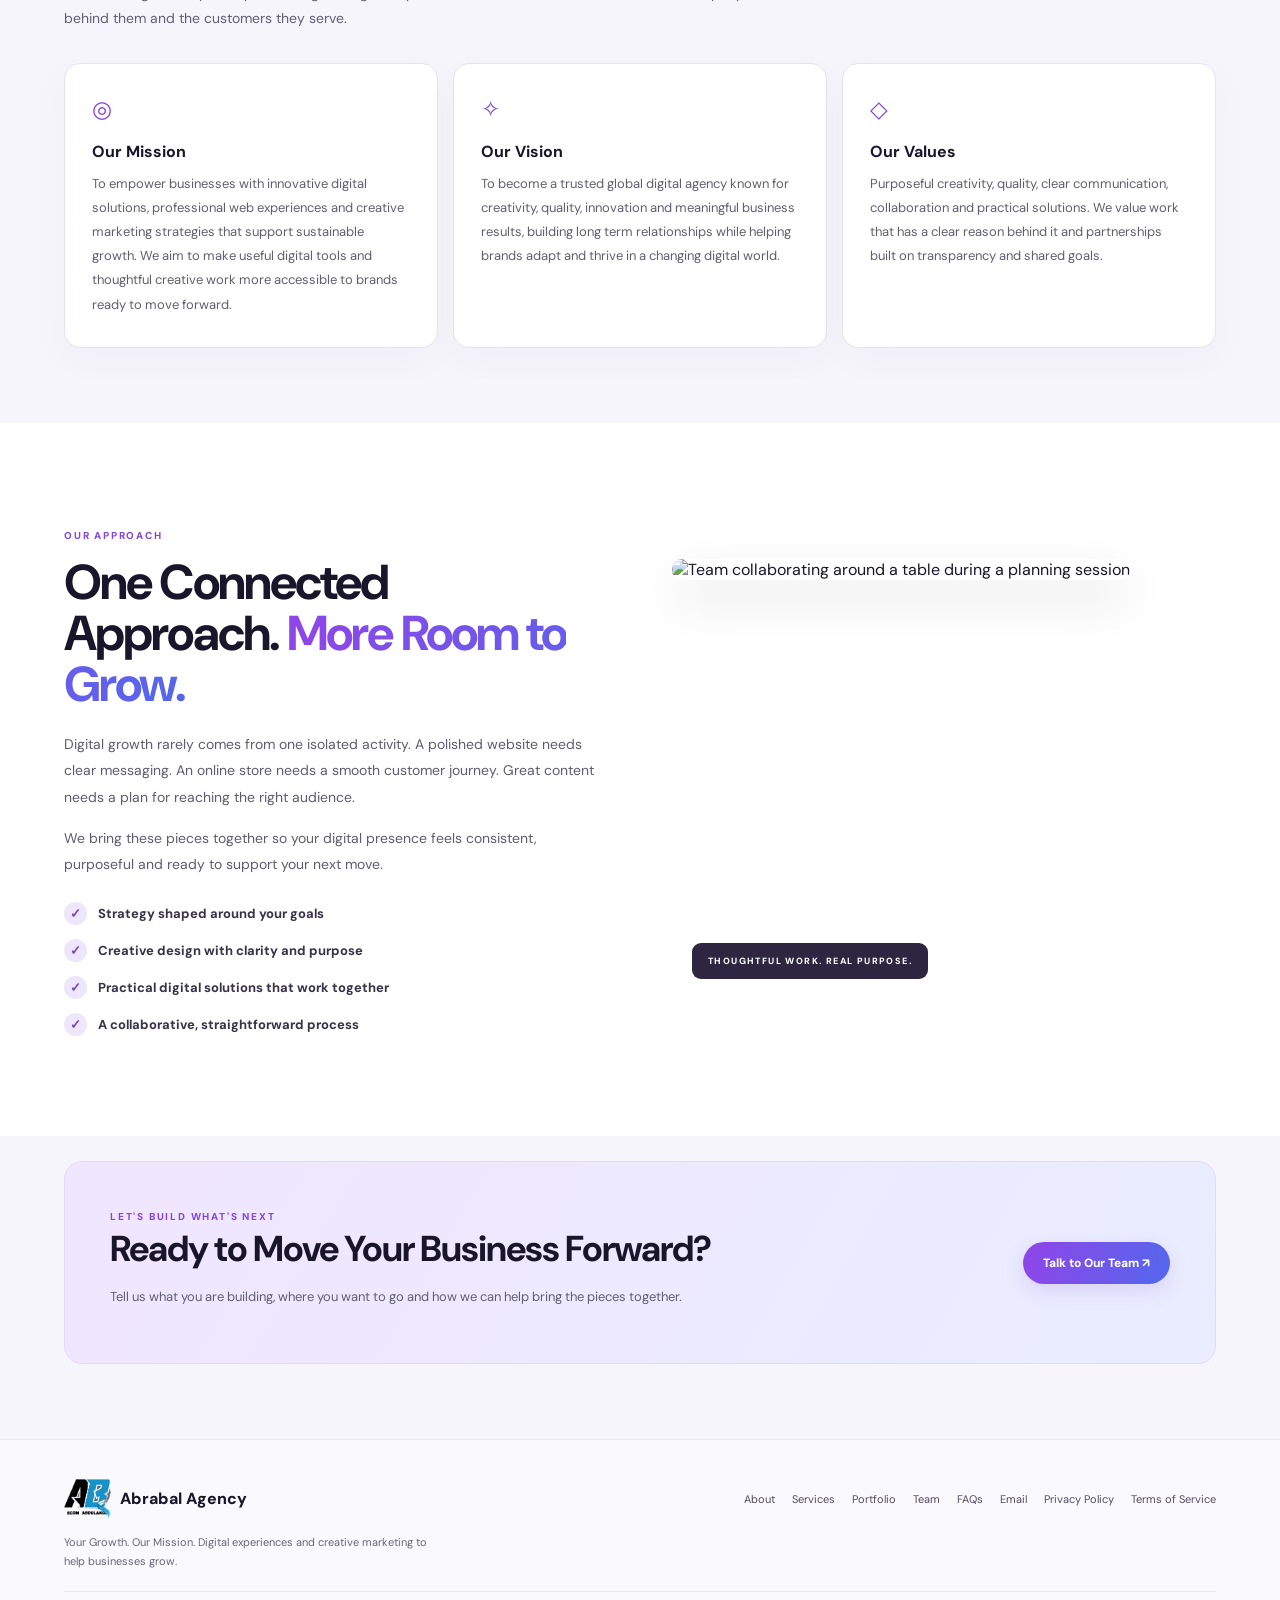
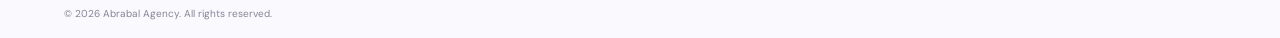
==== commit 8fd648bd: "Remove Process navigation and update site footer links" ====
--- a/about.html
+++ b/about.html
@@ -11,7 +11,7 @@
 <header class="site-header"><div class="header-inner">
 <a class="brand" href="index.html"><img src="assets/logo/Official%20agency%20logo.png" alt="Abrabal Agency logo">Abrabal<br>Agency</a>
 <button class="menu-toggle" aria-label="Toggle menu" aria-expanded="false">☰</button>
-<nav class="nav"><a href="index.html">Home</a><a href="about.html" class="active">About</a><a href="services.html">Services</a><a href="portfolio.html">Portfolio</a><a href="process.html">Process</a><a href="team.html">Team</a><a href="faqs.html">FAQs</a></nav>
+<nav class="nav"><a href="index.html">Home</a><a href="about.html" class="active">About</a><a href="services.html">Services</a><a href="portfolio.html">Portfolio</a><a href="team.html">Team</a><a href="faqs.html">FAQs</a></nav>
 <a class="btn header-cta" href="https://wa.me/2348081210938">Start a Project ↗</a>
 </div></header>
 <main>
@@ -68,6 +68,6 @@
 <div class="container"><div class="cta about-final-cta"><div><span class="eyebrow">LET'S BUILD WHAT'S NEXT</span><h2>Ready to Move Your Business Forward?</h2><p>Tell us what you are building, where you want to go and how we can help bring the pieces together.</p></div><a class="btn" href="https://wa.me/2348081210938">Talk to Our Team ↗</a></div></div>
 </section>
 </main>
-<footer class="footer"><div class="container"><div class="footer-inner"><div class="brand"><img src="assets/logo/Official%20agency%20logo.png" alt="Abrabal Agency logo">Abrabal Agency</div><nav class="footer-links"><a href="about.html">About</a><a href="services.html">Services</a><a href="portfolio.html">Portfolio</a><a href="process.html">Process</a><a href="team.html">Team</a><a href="faqs.html">FAQs</a><a href="mailto:abrabal80@gmail.com">Email</a></nav></div><p>Your Growth. Our Mission. Digital experiences and creative marketing to help businesses grow.</p><div class="copyright">© 2026 Abrabal Agency. All rights reserved.</div></div></footer>
+<footer class="footer"><div class="container"><div class="footer-inner"><div class="brand"><img src="assets/logo/Official%20agency%20logo.png" alt="Abrabal Agency logo">Abrabal Agency</div><nav class="footer-links"><a href="about.html">About</a><a href="services.html">Services</a><a href="portfolio.html">Portfolio</a><a href="team.html">Team</a><a href="faqs.html">FAQs</a><a href="mailto:abrabal80@gmail.com">Email</a><a href="privacy-policy.html">Privacy Policy</a><a href="terms-of-service.html">Terms of Service</a></nav></div><p>Your Growth. Our Mission. Digital experiences and creative marketing to help businesses grow.</p><div class="copyright">© 2026 Abrabal Agency. All rights reserved.</div></div></footer>
 <script src="pages.js"></script>
 </body></html>
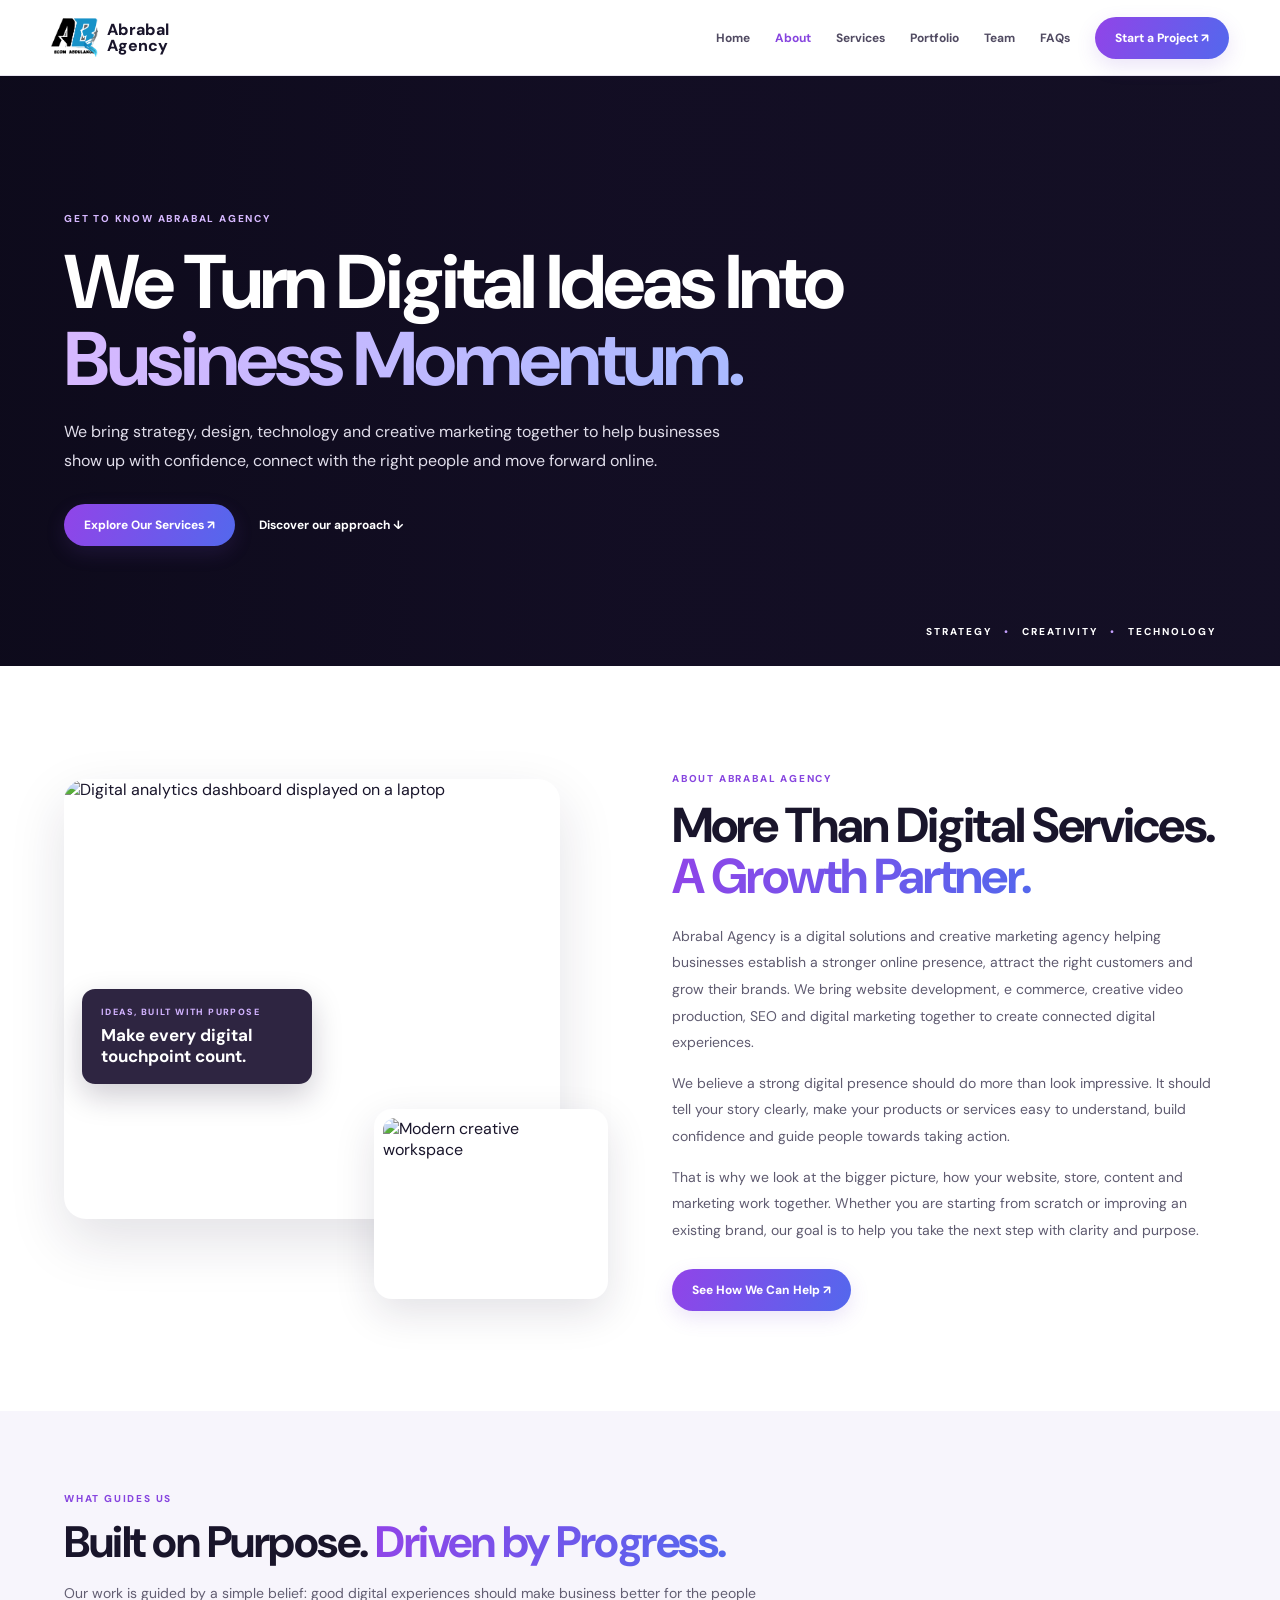
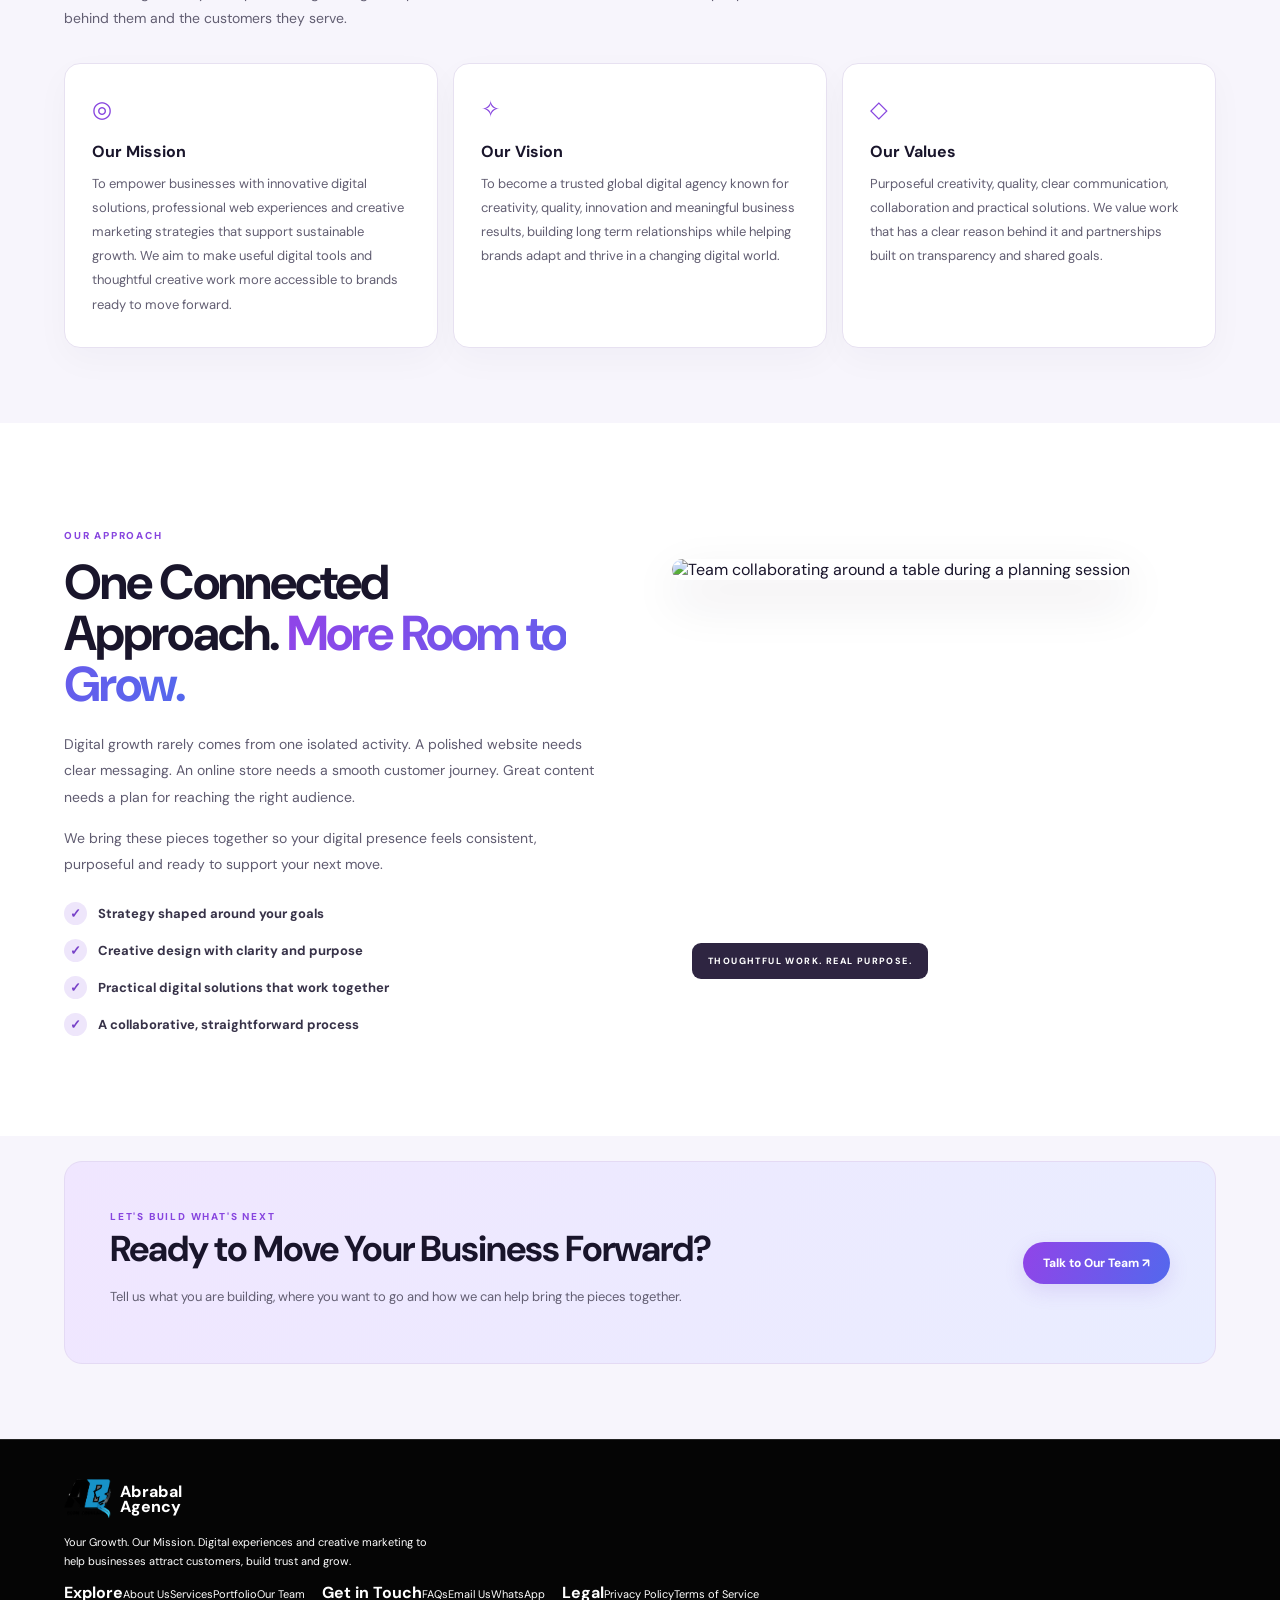
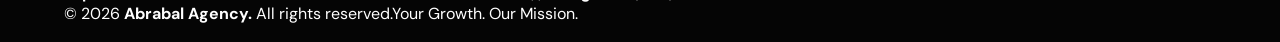
==== commit 61077060: "Match site footer to homepage design" ====
--- a/about.html
+++ b/about.html
@@ -68,6 +68,6 @@
 <div class="container"><div class="cta about-final-cta"><div><span class="eyebrow">LET'S BUILD WHAT'S NEXT</span><h2>Ready to Move Your Business Forward?</h2><p>Tell us what you are building, where you want to go and how we can help bring the pieces together.</p></div><a class="btn" href="https://wa.me/2348081210938">Talk to Our Team ↗</a></div></div>
 </section>
 </main>
-<footer class="footer"><div class="container"><div class="footer-inner"><div class="brand"><img src="assets/logo/Official%20agency%20logo.png" alt="Abrabal Agency logo">Abrabal Agency</div><nav class="footer-links"><a href="about.html">About</a><a href="services.html">Services</a><a href="portfolio.html">Portfolio</a><a href="team.html">Team</a><a href="faqs.html">FAQs</a><a href="mailto:abrabal80@gmail.com">Email</a><a href="privacy-policy.html">Privacy Policy</a><a href="terms-of-service.html">Terms of Service</a></nav></div><p>Your Growth. Our Mission. Digital experiences and creative marketing to help businesses grow.</p><div class="copyright">© 2026 Abrabal Agency. All rights reserved.</div></div></footer>
+<footer class="footer"><div class="container"><div class="footer-top"><div class="footer-about"><a class="brand footer-brand" href="index.html#home" aria-label="Abrabal Agency home"><img class="footer-logo" src="assets/logo/Official%20agency%20logo.png" alt="Abrabal Agency logo"><span class="brand-name">Abrabal<br>Agency</span></a><p>Your Growth. Our Mission. Digital experiences and creative marketing to help businesses attract customers, build trust and grow.</p></div><div class="footer-links"><div class="footer-col"><b>Explore</b><a href="about.html">About Us</a><a href="services.html">Services</a><a href="portfolio.html">Portfolio</a><a href="team.html">Our Team</a></div><div class="footer-col"><b>Get in Touch</b><a href="faqs.html">FAQs</a><a href="mailto:abrabalagency@gmail.com">Email Us</a><a href="https://wa.me/2348081210938" target="_blank" rel="noopener noreferrer">WhatsApp</a></div><div class="footer-col"><b>Legal</b><a href="privacy-policy.html">Privacy Policy</a><a href="terms-of-service.html">Terms of Service</a></div></div></div><div class="footer-bottom"><span>© <span id="year">2026</span> <strong>Abrabal Agency.</strong> All rights reserved.</span><span>Your Growth. Our Mission.</span></div></div></footer>
 <script src="pages.js"></script>
 </body></html>
--- a/pages.css
+++ b/pages.css
@@ -84,3 +84,25 @@
 
 /* Premium team page */
 .team-hero{position:relative;isolation:isolate;min-height:590px;display:flex;align-items:center;overflow:hidden;background:#171126;padding:100px 0 105px}.team-hero-image,.team-hero-overlay{position:absolute;inset:0}.team-hero-image{z-index:-2;background:url("https://images.unsplash.com/photo-1522071820081-009f0129c71c?auto=format&fit=crop&w=2200&q=90") center 44%/cover no-repeat;transform:scale(1.015)}.team-hero-overlay{z-index:-1;background:linear-gradient(90deg,rgba(19,13,33,.96) 0%,rgba(25,17,43,.87) 47%,rgba(25,17,43,.36) 100%)}.team-hero-content{position:relative;z-index:1}.team-kicker{color:#d6b9ff;font-size:10px;font-weight:800;letter-spacing:2.1px}.team-hero h1{max-width:800px;margin:22px 0 19px;color:#fff;font-size:clamp(54px,7vw,86px);line-height:.99;letter-spacing:-4px}.team-hero h1 span{background:linear-gradient(100deg,#d9baff,#aebdff);background-clip:text;-webkit-background-clip:text;color:transparent}.team-hero p{max-width:620px;color:#e4deed;font-size:15px;line-height:1.9}.team-hero-actions{display:flex;align-items:center;gap:26px;margin-top:30px}.team-hero-secondary{color:#fff;font-size:12px;font-weight:800}.team-hero-secondary span{color:#d1b2ff;margin-left:5px}.team-hero-note{position:absolute;right:5%;bottom:28px;color:#fff;font-size:9px;font-weight:800;letter-spacing:1.8px}.team-hero-note i{color:#c39aff;font-style:normal;margin:0 7px}.team-intro{padding:54px 0;background:#fff;border-bottom:1px solid var(--line)}.team-intro-inner{display:grid;grid-template-columns:1fr 1fr;gap:65px;align-items:center}.team-intro h2{font-size:clamp(31px,4vw,46px);line-height:1.08;letter-spacing:-1.7px;margin:13px 0 0;color:var(--ink)}.team-intro-inner>p{margin:0;color:var(--muted);font-size:15px;line-height:2;max-width:680px}.team-people-section{padding:88px 0 100px;background:#f8f7fb}.team-section-heading{text-align:center;margin:0 auto 42px}.team-section-heading p{max-width:560px;margin-left:auto;margin-right:auto}.team-grid-premium{grid-template-columns:repeat(4,minmax(0,1fr));gap:19px;align-items:stretch}.person-premium{padding:25px 19px 22px;border:1px solid #e9e4f0;border-radius:20px;background:#fff;box-shadow:0 12px 34px #24133e09;display:flex;flex-direction:column;align-items:center;text-align:center;transition:transform .25s ease,box-shadow .25s ease,border-color .25s ease}.person-premium:hover{transform:translateY(-7px);border-color:#d6c1f1;box-shadow:0 22px 46px #24133e15}.person-photo-wrap{width:100%;position:relative;display:flex;justify-content:center;margin-bottom:22px;padding-top:5px}.person-photo-ring{width:164px;height:164px;padding:6px;border:3px solid #7942cf;border-radius:50%;background:linear-gradient(145deg,#f0e6ff,#fff);box-shadow:0 0 0 7px #7942cf12,0 12px 25px #3a1c6620;overflow:hidden}.person-photo-ring img{display:block;width:100%;height:100%;object-fit:cover;object-position:center 30%;border-radius:50%;background:#eee8f6}.person-number{position:absolute;right:calc(50% - 94px);bottom:0;width:34px;height:34px;display:grid;place-items:center;border:3px solid #fff;border-radius:50%;background:#7542c8;color:#fff;font-size:9px;font-weight:800}.person-content{width:100%;display:flex;flex-direction:column;align-items:center;flex:1}.person-label{color:#8a60c8;font-size:8px;font-weight:800;letter-spacing:1.4px;margin-bottom:9px}.person-premium h3{font-size:18px;line-height:1.25;margin:0 0 7px;color:#211a31}.person-premium .role{font-size:9px;letter-spacing:.85px;margin-bottom:13px}.person-premium p{font-size:11px;line-height:1.8;color:#6b6578;margin:0 0 13px}.person-premium .social{justify-content:center;margin:auto 0 0;padding-top:12px}.person-premium .social a{font-size:9px;padding:7px 10px;border:1px solid #e6dcf4;border-radius:30px;color:#6940a9;background:#faf8fd}.person-premium .social a:hover{background:#7542c8;color:#fff;border-color:#7542c8}.team-strength-section{padding:83px 0;background:#fff}.team-strength-inner{display:grid;grid-template-columns:1.1fr .9fr;gap:85px;align-items:center}.team-strength-inner h2{font-size:clamp(34px,4.2vw,49px);line-height:1.06;letter-spacing:-1.9px;color:var(--ink);margin:14px 0}.team-strength-inner>div:first-child>p{max-width:560px;color:var(--muted);font-size:13px;line-height:1.9}.team-strength-points{display:grid;gap:17px}.team-strength-points>div{display:flex;align-items:flex-start;gap:15px;padding:17px 18px;border:1px solid #ebe5f3;border-radius:14px;background:#fdfcff}.team-strength-points b{width:35px;height:35px;flex:0 0 35px;display:grid;place-items:center;border-radius:11px;background:#f0e8fb;color:#7542c8;font-size:10px}.team-strength-points span{display:grid;gap:5px}.team-strength-points strong{font-size:12px;color:#282238}.team-strength-points small{font-size:11px;line-height:1.65;color:#777184}.team-cta-section{padding:15px 0 75px}.team-cta-premium{padding:42px 45px;border-radius:22px;background:linear-gradient(120deg,#f0e7ff,#edf0ff);border:1px solid #e4d9f4}.team-cta-premium h2{font-size:clamp(29px,3.5vw,40px);letter-spacing:-1.3px;margin:11px 0 7px;color:#211a31}.team-cta-premium p{max-width:590px;font-size:12px;line-height:1.8;color:#686174}.team-cta-premium .btn{white-space:nowrap}@media(max-width:1000px){.team-grid-premium{grid-template-columns:repeat(2,minmax(0,1fr));gap:18px}.team-strength-inner{gap:40px}}@media(max-width:650px){.team-hero{min-height:570px;padding:85px 0 95px}.team-hero-image{background-position:57% center}.team-hero-overlay{background:linear-gradient(90deg,rgba(19,13,33,.94),rgba(25,17,43,.76))}.team-hero h1{font-size:clamp(48px,12vw,64px);letter-spacing:-2.8px}.team-hero p{font-size:13px}.team-hero-actions{align-items:flex-start;flex-direction:column;gap:18px}.team-hero-note{font-size:7px;letter-spacing:1px}.team-intro{padding:42px 0}.team-intro-inner{grid-template-columns:1fr;gap:17px}.team-intro h2{font-size:35px}.team-people-section{padding:65px 0}.team-grid-premium{grid-template-columns:1fr;gap:15px;max-width:410px;margin:0 auto}.person-premium{padding:25px 25px 23px}.person-photo-ring{width:172px;height:172px}.team-strength-section{padding:65px 0}.team-strength-inner{grid-template-columns:1fr;gap:28px}.team-strength-inner h2{font-size:37px}.team-cta-section{padding:0 0 60px}.team-cta-premium{display:block;padding:29px 23px}.team-cta-premium .btn{margin-top:12px}}
+
+/* Sitewide dark footer and legal page layout */
+.footer{background:#050505!important;color:#fff!important;border-top:1px solid #242424!important}
+.footer .brand,.footer .brand img,.footer .footer-inner .brand{color:#fff!important}
+.footer p,.footer .footer-links a,.footer .copyright{color:#fff!important}
+.footer .footer-links a:hover{color:#c9a7ff!important}
+.footer .copyright{border-top-color:#343434!important}
+.team-intro{padding:76px 0;background:#fff}
+.team-intro-inner{grid-template-columns:.85fr 1.15fr;gap:76px;align-items:start}
+.team-intro h2{max-width:440px}
+.team-intro-inner>p{font-size:14px;line-height:1.95;max-width:720px}
+.legal-main{background:#f8f7fb;padding:76px 0 90px}
+.legal-wrap{max-width:900px;margin:0 auto;background:#fff;border:1px solid #ece8f2;border-radius:20px;padding:clamp(25px,5vw,58px);box-shadow:0 12px 40px #21163208}
+.legal-kicker{color:#7542d8;font-size:10px;font-weight:800;letter-spacing:1.8px;text-transform:uppercase}
+.legal-wrap h1{font-size:clamp(36px,5vw,54px);line-height:1.08;letter-spacing:-1.8px;margin:12px 0;color:#20182f}
+.legal-updated{color:#777184;font-size:12px;margin:0 0 30px}
+.legal-wrap h2{font-size:19px;color:#241d34;margin:32px 0 10px}
+.legal-wrap p,.legal-wrap li{font-size:13px;line-height:1.9;color:#625d70}
+.legal-wrap ul{padding-left:22px}
+.legal-wrap a{color:#7542d8;text-decoration:underline}
+.legal-contact{padding:18px 20px;background:#f7f3ff;border-radius:12px;margin-top:24px}
+@media(max-width:650px){.team-intro{padding:48px 0}.team-intro-inner{grid-template-columns:1fr;gap:16px}.team-intro-inner>p{font-size:13px}.legal-main{padding:45px 0 60px}.legal-wrap{padding:24px 20px}.legal-wrap p,.legal-wrap li{font-size:12px}.footer .footer-inner{align-items:flex-start}.footer .footer-links{gap:14px}}
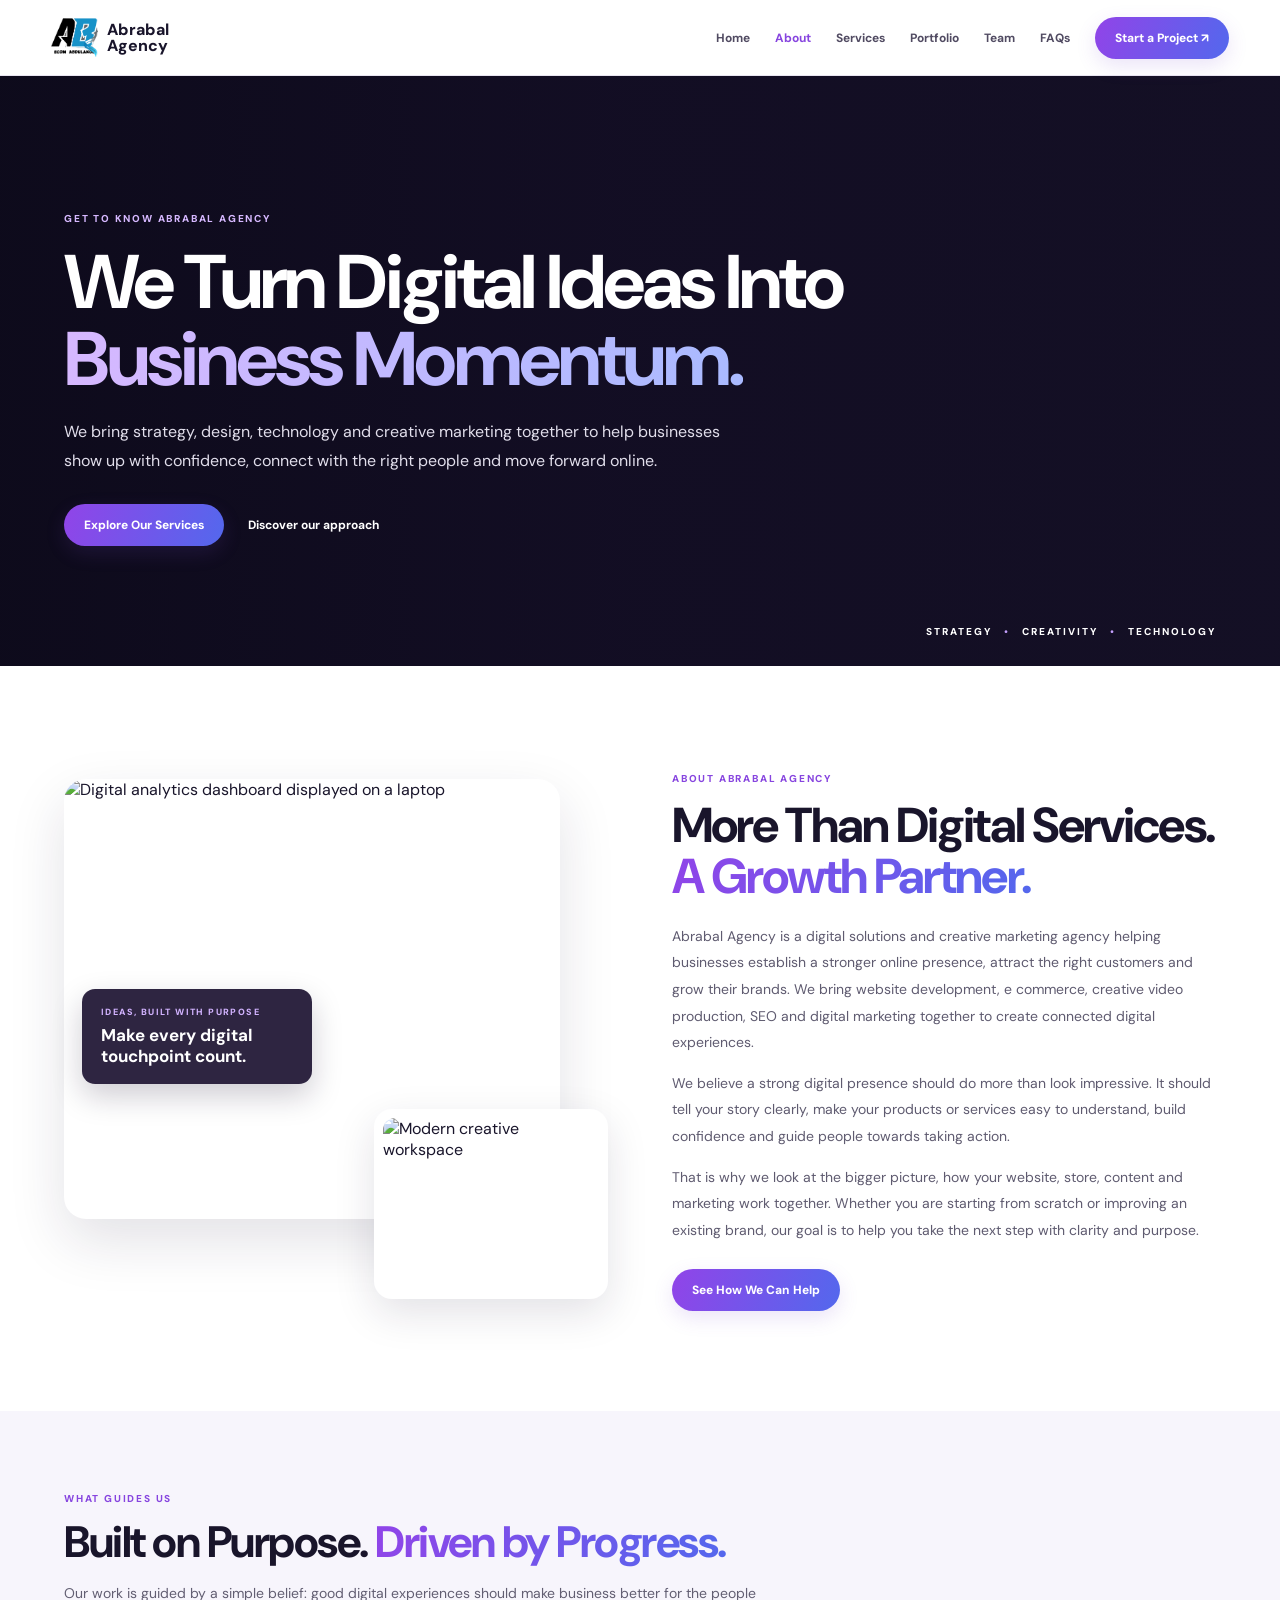
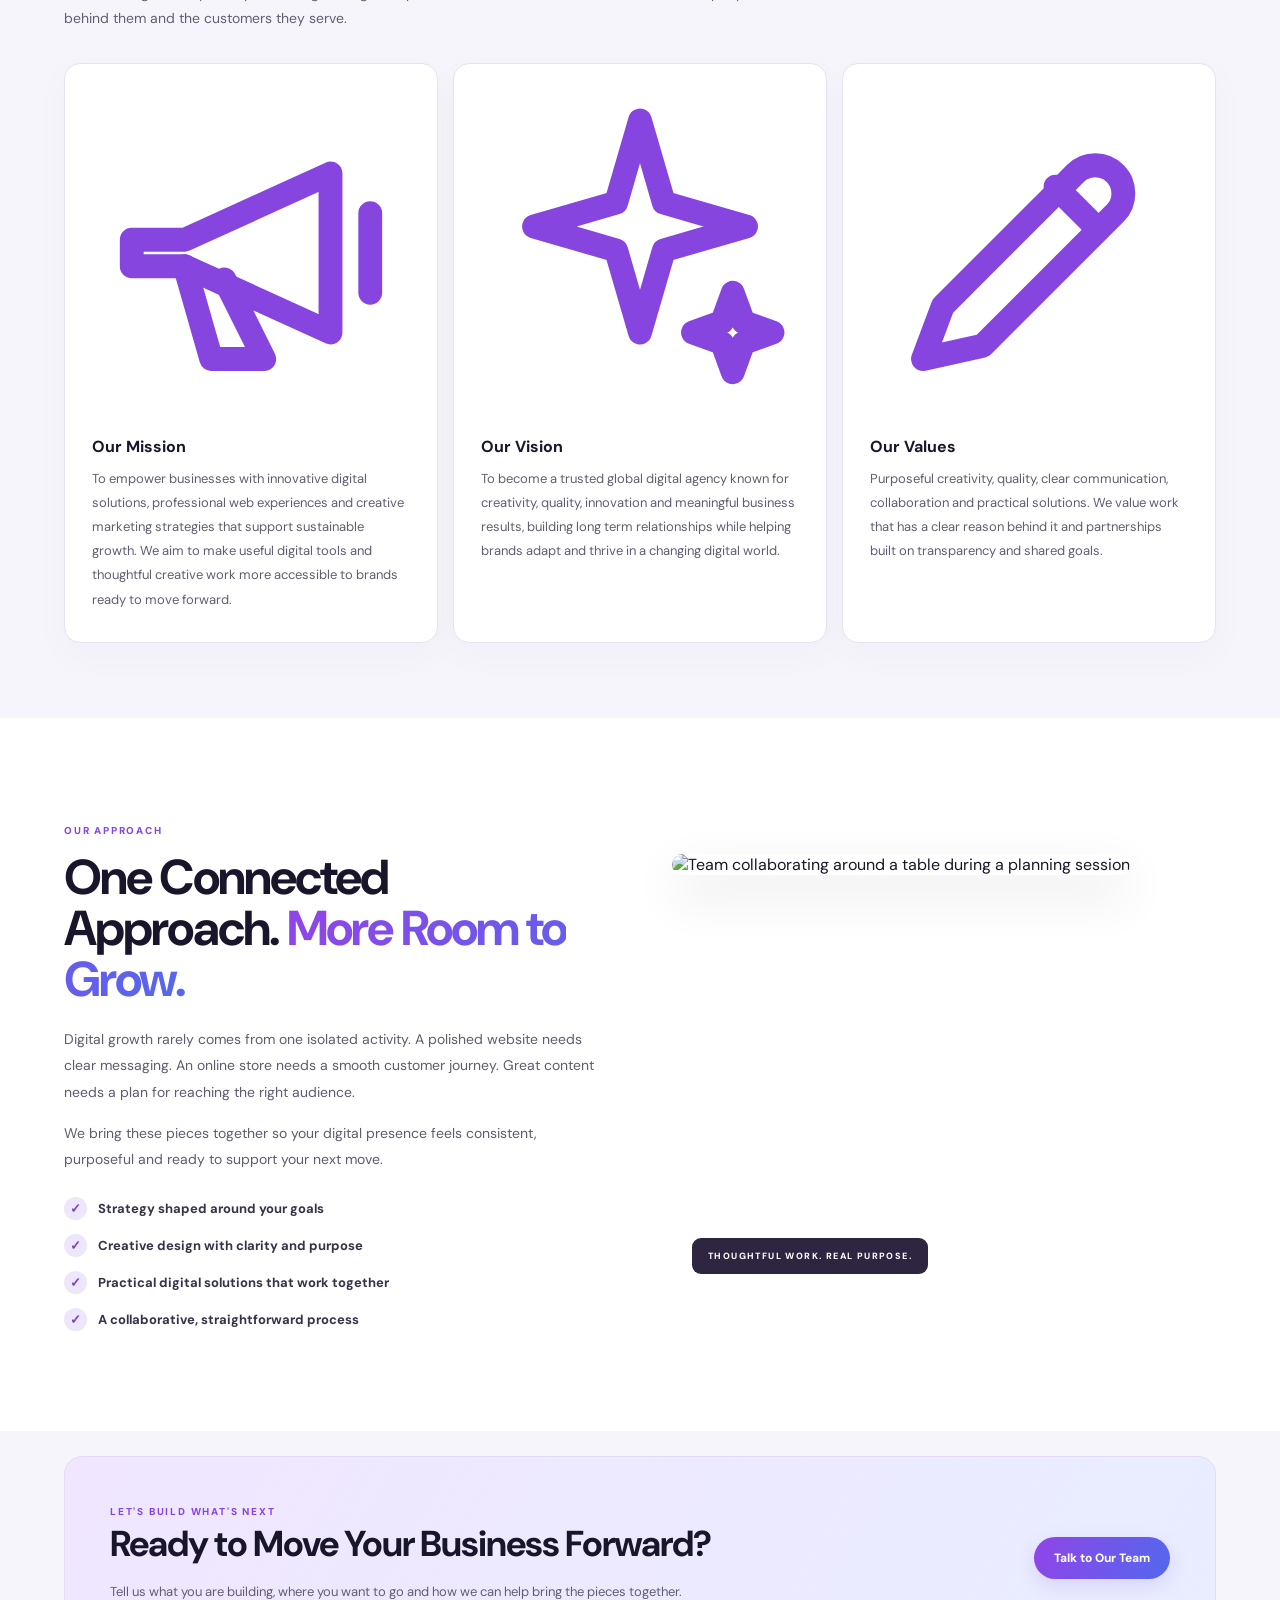
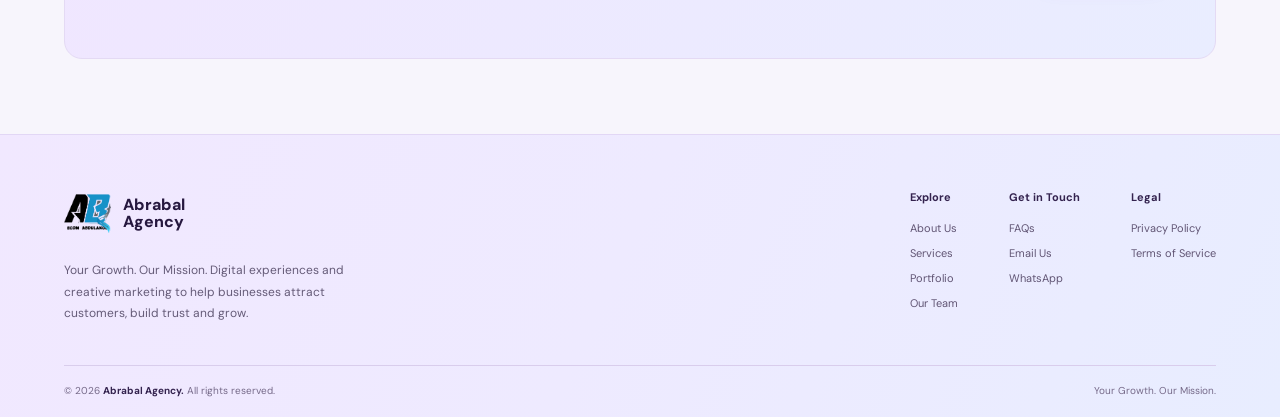
==== commit 16d8ccd5: "Clean up icons and remove unnecessary arrows" ====
--- a/about.html
+++ b/about.html
@@ -10,7 +10,7 @@
 <body>
 <header class="site-header"><div class="header-inner">
 <a class="brand" href="index.html"><img src="assets/logo/Official%20agency%20logo.png" alt="Abrabal Agency logo">Abrabal<br>Agency</a>
-<button class="menu-toggle" aria-label="Toggle menu" aria-expanded="false">☰</button>
+<button class="menu-toggle" aria-label="Toggle menu" aria-expanded="false"><span></span><span></span><span></span></button>
 <nav class="nav"><a href="index.html">Home</a><a href="about.html" class="active">About</a><a href="services.html">Services</a><a href="portfolio.html">Portfolio</a><a href="team.html">Team</a><a href="faqs.html">FAQs</a></nav>
 <a class="btn header-cta" href="https://wa.me/2348081210938">Start a Project ↗</a>
 </div></header>
@@ -21,7 +21,7 @@
 <span class="eyebrow">GET TO KNOW ABRABAL AGENCY</span>
 <h1>We Turn Digital Ideas Into <span class="about-hero-gradient">Business Momentum.</span></h1>
 <p>We bring strategy, design, technology and creative marketing together to help businesses show up with confidence, connect with the right people and move forward online.</p>
-<div class="about-hero-actions"><a class="btn" href="services.html">Explore Our Services ↗</a><a class="about-text-link" href="#our-story">Discover our approach ↓</a></div>
+<div class="about-hero-actions"><a class="btn" href="services.html">Explore Our Services</a><a class="about-text-link" href="#our-story">Discover our approach</a></div>
 </div>
 <div class="about-hero-caption">STRATEGY <span>•</span> CREATIVITY <span>•</span> TECHNOLOGY</div>
 </section>
@@ -39,7 +39,7 @@
 <p>Abrabal Agency is a digital solutions and creative marketing agency helping businesses establish a stronger online presence, attract the right customers and grow their brands. We bring website development, e commerce, creative video production, SEO and digital marketing together to create connected digital experiences.</p>
 <p>We believe a strong digital presence should do more than look impressive. It should tell your story clearly, make your products or services easy to understand, build confidence and guide people towards taking action.</p>
 <p>That is why we look at the bigger picture, how your website, store, content and marketing work together. Whether you are starting from scratch or improving an existing brand, our goal is to help you take the next step with clarity and purpose.</p>
-<a class="btn about-inline-cta" href="services.html">See How We Can Help ↗</a>
+<a class="btn about-inline-cta" href="services.html">See How We Can Help</a>
 </div>
 </div>
 </section>
@@ -48,9 +48,9 @@
 <div class="container">
 <div class="heading"><span class="eyebrow">WHAT GUIDES US</span><h2>Built on Purpose. <span class="grad">Driven by Progress.</span></h2><p>Our work is guided by a simple belief: good digital experiences should make business better for the people behind them and the customers they serve.</p></div>
 <div class="grid about-purpose-grid">
-<article class="card about-purpose-card"><div class="icon">◎</div><h3>Our Mission</h3><p>To empower businesses with innovative digital solutions, professional web experiences and creative marketing strategies that support sustainable growth. We aim to make useful digital tools and thoughtful creative work more accessible to brands ready to move forward.</p></article>
-<article class="card about-purpose-card"><div class="icon">✧</div><h3>Our Vision</h3><p>To become a trusted global digital agency known for creativity, quality, innovation and meaningful business results, building long term relationships while helping brands adapt and thrive in a changing digital world.</p></article>
-<article class="card about-purpose-card"><div class="icon">◇</div><h3>Our Values</h3><p>Purposeful creativity, quality, clear communication, collaboration and practical solutions. We value work that has a clear reason behind it and partnerships built on transparency and shared goals.</p></article>
+<article class="card about-purpose-card"><div class="icon"><svg class="line-icon" viewBox="0 0 24 24" aria-hidden="true" fill="none" stroke="currentColor" stroke-width="1.8" stroke-linecap="round" stroke-linejoin="round"><path d="M3 11v2h4l11 5V6L7 11H3Z"/><path d="m7 13 2 7h4l-3-6M21 9v6"/></svg></div><h3>Our Mission</h3><p>To empower businesses with innovative digital solutions, professional web experiences and creative marketing strategies that support sustainable growth. We aim to make useful digital tools and thoughtful creative work more accessible to brands ready to move forward.</p></article>
+<article class="card about-purpose-card"><div class="icon"><svg class="line-icon" viewBox="0 0 24 24" aria-hidden="true" fill="none" stroke="currentColor" stroke-width="1.8" stroke-linecap="round" stroke-linejoin="round"><path d="m12 2 1.8 6.2L20 10l-6.2 1.8L12 18l-1.8-6.2L4 10l6.2-1.8L12 2Z"/><path d="m19 15 .8 2.2L22 18l-2.2.8L19 21l-.8-2.2L16 18l2.2-.8L19 15Z"/></svg></div><h3>Our Vision</h3><p>To become a trusted global digital agency known for creativity, quality, innovation and meaningful business results, building long term relationships while helping brands adapt and thrive in a changing digital world.</p></article>
+<article class="card about-purpose-card"><div class="icon"><svg class="line-icon" viewBox="0 0 24 24" aria-hidden="true" fill="none" stroke="currentColor" stroke-width="1.8" stroke-linecap="round" stroke-linejoin="round"><path d="m4 20 4.5-1 10-10a2.1 2.1 0 0 0-3-3l-10 10L4 20Z"/><path d="m14 7 3 3"/></svg></div><h3>Our Values</h3><p>Purposeful creativity, quality, clear communication, collaboration and practical solutions. We value work that has a clear reason behind it and partnerships built on transparency and shared goals.</p></article>
 </div>
 </div>
 </section>
@@ -65,7 +65,7 @@
 </section>
 
 <section class="section light about-cta-section">
-<div class="container"><div class="cta about-final-cta"><div><span class="eyebrow">LET'S BUILD WHAT'S NEXT</span><h2>Ready to Move Your Business Forward?</h2><p>Tell us what you are building, where you want to go and how we can help bring the pieces together.</p></div><a class="btn" href="https://wa.me/2348081210938">Talk to Our Team ↗</a></div></div>
+<div class="container"><div class="cta about-final-cta"><div><span class="eyebrow">LET'S BUILD WHAT'S NEXT</span><h2>Ready to Move Your Business Forward?</h2><p>Tell us what you are building, where you want to go and how we can help bring the pieces together.</p></div><a class="btn" href="https://wa.me/2348081210938">Talk to Our Team</a></div></div>
 </section>
 </main>
 <footer class="footer"><div class="container"><div class="footer-top"><div class="footer-about"><a class="brand footer-brand" href="index.html#home" aria-label="Abrabal Agency home"><img class="footer-logo" src="assets/logo/Official%20agency%20logo.png" alt="Abrabal Agency logo"><span class="brand-name">Abrabal<br>Agency</span></a><p>Your Growth. Our Mission. Digital experiences and creative marketing to help businesses attract customers, build trust and grow.</p></div><div class="footer-links"><div class="footer-col"><b>Explore</b><a href="about.html">About Us</a><a href="services.html">Services</a><a href="portfolio.html">Portfolio</a><a href="team.html">Our Team</a></div><div class="footer-col"><b>Get in Touch</b><a href="faqs.html">FAQs</a><a href="mailto:abrabalagency@gmail.com">Email Us</a><a href="https://wa.me/2348081210938" target="_blank" rel="noopener noreferrer">WhatsApp</a></div><div class="footer-col"><b>Legal</b><a href="privacy-policy.html">Privacy Policy</a><a href="terms-of-service.html">Terms of Service</a></div></div></div><div class="footer-bottom"><span>© <span id="year">2026</span> <strong>Abrabal Agency.</strong> All rights reserved.</span><span>Your Growth. Our Mission.</span></div></div></footer>
--- a/pages.css
+++ b/pages.css
@@ -85,24 +85,20 @@
 /* Premium team page */
 .team-hero{position:relative;isolation:isolate;min-height:590px;display:flex;align-items:center;overflow:hidden;background:#171126;padding:100px 0 105px}.team-hero-image,.team-hero-overlay{position:absolute;inset:0}.team-hero-image{z-index:-2;background:url("https://images.unsplash.com/photo-1522071820081-009f0129c71c?auto=format&fit=crop&w=2200&q=90") center 44%/cover no-repeat;transform:scale(1.015)}.team-hero-overlay{z-index:-1;background:linear-gradient(90deg,rgba(19,13,33,.96) 0%,rgba(25,17,43,.87) 47%,rgba(25,17,43,.36) 100%)}.team-hero-content{position:relative;z-index:1}.team-kicker{color:#d6b9ff;font-size:10px;font-weight:800;letter-spacing:2.1px}.team-hero h1{max-width:800px;margin:22px 0 19px;color:#fff;font-size:clamp(54px,7vw,86px);line-height:.99;letter-spacing:-4px}.team-hero h1 span{background:linear-gradient(100deg,#d9baff,#aebdff);background-clip:text;-webkit-background-clip:text;color:transparent}.team-hero p{max-width:620px;color:#e4deed;font-size:15px;line-height:1.9}.team-hero-actions{display:flex;align-items:center;gap:26px;margin-top:30px}.team-hero-secondary{color:#fff;font-size:12px;font-weight:800}.team-hero-secondary span{color:#d1b2ff;margin-left:5px}.team-hero-note{position:absolute;right:5%;bottom:28px;color:#fff;font-size:9px;font-weight:800;letter-spacing:1.8px}.team-hero-note i{color:#c39aff;font-style:normal;margin:0 7px}.team-intro{padding:54px 0;background:#fff;border-bottom:1px solid var(--line)}.team-intro-inner{display:grid;grid-template-columns:1fr 1fr;gap:65px;align-items:center}.team-intro h2{font-size:clamp(31px,4vw,46px);line-height:1.08;letter-spacing:-1.7px;margin:13px 0 0;color:var(--ink)}.team-intro-inner>p{margin:0;color:var(--muted);font-size:15px;line-height:2;max-width:680px}.team-people-section{padding:88px 0 100px;background:#f8f7fb}.team-section-heading{text-align:center;margin:0 auto 42px}.team-section-heading p{max-width:560px;margin-left:auto;margin-right:auto}.team-grid-premium{grid-template-columns:repeat(4,minmax(0,1fr));gap:19px;align-items:stretch}.person-premium{padding:25px 19px 22px;border:1px solid #e9e4f0;border-radius:20px;background:#fff;box-shadow:0 12px 34px #24133e09;display:flex;flex-direction:column;align-items:center;text-align:center;transition:transform .25s ease,box-shadow .25s ease,border-color .25s ease}.person-premium:hover{transform:translateY(-7px);border-color:#d6c1f1;box-shadow:0 22px 46px #24133e15}.person-photo-wrap{width:100%;position:relative;display:flex;justify-content:center;margin-bottom:22px;padding-top:5px}.person-photo-ring{width:164px;height:164px;padding:6px;border:3px solid #7942cf;border-radius:50%;background:linear-gradient(145deg,#f0e6ff,#fff);box-shadow:0 0 0 7px #7942cf12,0 12px 25px #3a1c6620;overflow:hidden}.person-photo-ring img{display:block;width:100%;height:100%;object-fit:cover;object-position:center 30%;border-radius:50%;background:#eee8f6}.person-number{position:absolute;right:calc(50% - 94px);bottom:0;width:34px;height:34px;display:grid;place-items:center;border:3px solid #fff;border-radius:50%;background:#7542c8;color:#fff;font-size:9px;font-weight:800}.person-content{width:100%;display:flex;flex-direction:column;align-items:center;flex:1}.person-label{color:#8a60c8;font-size:8px;font-weight:800;letter-spacing:1.4px;margin-bottom:9px}.person-premium h3{font-size:18px;line-height:1.25;margin:0 0 7px;color:#211a31}.person-premium .role{font-size:9px;letter-spacing:.85px;margin-bottom:13px}.person-premium p{font-size:11px;line-height:1.8;color:#6b6578;margin:0 0 13px}.person-premium .social{justify-content:center;margin:auto 0 0;padding-top:12px}.person-premium .social a{font-size:9px;padding:7px 10px;border:1px solid #e6dcf4;border-radius:30px;color:#6940a9;background:#faf8fd}.person-premium .social a:hover{background:#7542c8;color:#fff;border-color:#7542c8}.team-strength-section{padding:83px 0;background:#fff}.team-strength-inner{display:grid;grid-template-columns:1.1fr .9fr;gap:85px;align-items:center}.team-strength-inner h2{font-size:clamp(34px,4.2vw,49px);line-height:1.06;letter-spacing:-1.9px;color:var(--ink);margin:14px 0}.team-strength-inner>div:first-child>p{max-width:560px;color:var(--muted);font-size:13px;line-height:1.9}.team-strength-points{display:grid;gap:17px}.team-strength-points>div{display:flex;align-items:flex-start;gap:15px;padding:17px 18px;border:1px solid #ebe5f3;border-radius:14px;background:#fdfcff}.team-strength-points b{width:35px;height:35px;flex:0 0 35px;display:grid;place-items:center;border-radius:11px;background:#f0e8fb;color:#7542c8;font-size:10px}.team-strength-points span{display:grid;gap:5px}.team-strength-points strong{font-size:12px;color:#282238}.team-strength-points small{font-size:11px;line-height:1.65;color:#777184}.team-cta-section{padding:15px 0 75px}.team-cta-premium{padding:42px 45px;border-radius:22px;background:linear-gradient(120deg,#f0e7ff,#edf0ff);border:1px solid #e4d9f4}.team-cta-premium h2{font-size:clamp(29px,3.5vw,40px);letter-spacing:-1.3px;margin:11px 0 7px;color:#211a31}.team-cta-premium p{max-width:590px;font-size:12px;line-height:1.8;color:#686174}.team-cta-premium .btn{white-space:nowrap}@media(max-width:1000px){.team-grid-premium{grid-template-columns:repeat(2,minmax(0,1fr));gap:18px}.team-strength-inner{gap:40px}}@media(max-width:650px){.team-hero{min-height:570px;padding:85px 0 95px}.team-hero-image{background-position:57% center}.team-hero-overlay{background:linear-gradient(90deg,rgba(19,13,33,.94),rgba(25,17,43,.76))}.team-hero h1{font-size:clamp(48px,12vw,64px);letter-spacing:-2.8px}.team-hero p{font-size:13px}.team-hero-actions{align-items:flex-start;flex-direction:column;gap:18px}.team-hero-note{font-size:7px;letter-spacing:1px}.team-intro{padding:42px 0}.team-intro-inner{grid-template-columns:1fr;gap:17px}.team-intro h2{font-size:35px}.team-people-section{padding:65px 0}.team-grid-premium{grid-template-columns:1fr;gap:15px;max-width:410px;margin:0 auto}.person-premium{padding:25px 25px 23px}.person-photo-ring{width:172px;height:172px}.team-strength-section{padding:65px 0}.team-strength-inner{grid-template-columns:1fr;gap:28px}.team-strength-inner h2{font-size:37px}.team-cta-section{padding:0 0 60px}.team-cta-premium{display:block;padding:29px 23px}.team-cta-premium .btn{margin-top:12px}}
 
-/* Sitewide dark footer and legal page layout */
-.footer{background:#050505!important;color:#fff!important;border-top:1px solid #242424!important}
-.footer .brand,.footer .brand img,.footer .footer-inner .brand{color:#fff!important}
-.footer p,.footer .footer-links a,.footer .copyright{color:#fff!important}
-.footer .footer-links a:hover{color:#c9a7ff!important}
-.footer .copyright{border-top-color:#343434!important}
-.team-intro{padding:76px 0;background:#fff}
-.team-intro-inner{grid-template-columns:.85fr 1.15fr;gap:76px;align-items:start}
-.team-intro h2{max-width:440px}
-.team-intro-inner>p{font-size:14px;line-height:1.95;max-width:720px}
-.legal-main{background:#f8f7fb;padding:76px 0 90px}
-.legal-wrap{max-width:900px;margin:0 auto;background:#fff;border:1px solid #ece8f2;border-radius:20px;padding:clamp(25px,5vw,58px);box-shadow:0 12px 40px #21163208}
-.legal-kicker{color:#7542d8;font-size:10px;font-weight:800;letter-spacing:1.8px;text-transform:uppercase}
-.legal-wrap h1{font-size:clamp(36px,5vw,54px);line-height:1.08;letter-spacing:-1.8px;margin:12px 0;color:#20182f}
-.legal-updated{color:#777184;font-size:12px;margin:0 0 30px}
-.legal-wrap h2{font-size:19px;color:#241d34;margin:32px 0 10px}
-.legal-wrap p,.legal-wrap li{font-size:13px;line-height:1.9;color:#625d70}
-.legal-wrap ul{padding-left:22px}
-.legal-wrap a{color:#7542d8;text-decoration:underline}
-.legal-contact{padding:18px 20px;background:#f7f3ff;border-radius:12px;margin-top:24px}
-@media(max-width:650px){.team-intro{padding:48px 0}.team-intro-inner{grid-template-columns:1fr;gap:16px}.team-intro-inner>p{font-size:13px}.legal-main{padding:45px 0 60px}.legal-wrap{padding:24px 20px}.legal-wrap p,.legal-wrap li{font-size:12px}.footer .footer-inner{align-items:flex-start}.footer .footer-links{gap:14px}}
+
+/* Shared light purple gradient footer */
+.footer{padding:55px 0 20px!important;background:linear-gradient(115deg,#f1e8ff 0%,#eeeaff 48%,#e8edff 100%)!important;color:#26183f!important;border-top:1px solid #e2d7f5!important}
+.footer-top{display:flex;align-items:flex-start;justify-content:space-between;gap:40px;padding-bottom:40px}
+.footer-about{max-width:320px}
+.footer-brand{display:inline-flex;align-items:center;gap:12px;color:#26183f!important}
+.footer-logo{display:block;width:58px;height:58px;object-fit:contain}
+.footer .brand-name{font-size:16px;line-height:1.02;font-weight:800;color:#26183f!important}
+.footer-about p{color:#655b78!important;font-size:12px;line-height:1.8;margin:18px 0 0;max-width:330px}
+.footer-links{display:flex;gap:clamp(28px,4vw,58px)}
+.footer-col b{display:block;font-size:11px;margin-bottom:17px;color:#34234f}
+.footer-col a{display:block;color:#615574!important;font-size:11px;margin:11px 0;transition:color .2s}
+.footer-col a:hover{color:#7542c8!important}
+.footer-bottom{border-top:1px solid #d9cdec!important;padding-top:18px;display:flex;justify-content:space-between;gap:15px;color:#766a89!important;font-size:10px}
+.footer-bottom strong{color:#34234f!important}
+@media(max-width:760px){.footer-top{display:block;padding-bottom:28px}.footer-links{display:grid;grid-template-columns:repeat(3,minmax(0,1fr));gap:20px;margin-top:28px}.footer-col b{margin-bottom:12px}.footer-col a{line-height:1.5;margin:9px 0}}
+@media(max-width:480px){.footer{padding:42px 0 18px!important}.footer-links{grid-template-columns:repeat(2,minmax(0,1fr));row-gap:22px}.footer-bottom{flex-direction:column;gap:8px}.footer-logo{width:52px;height:52px}}
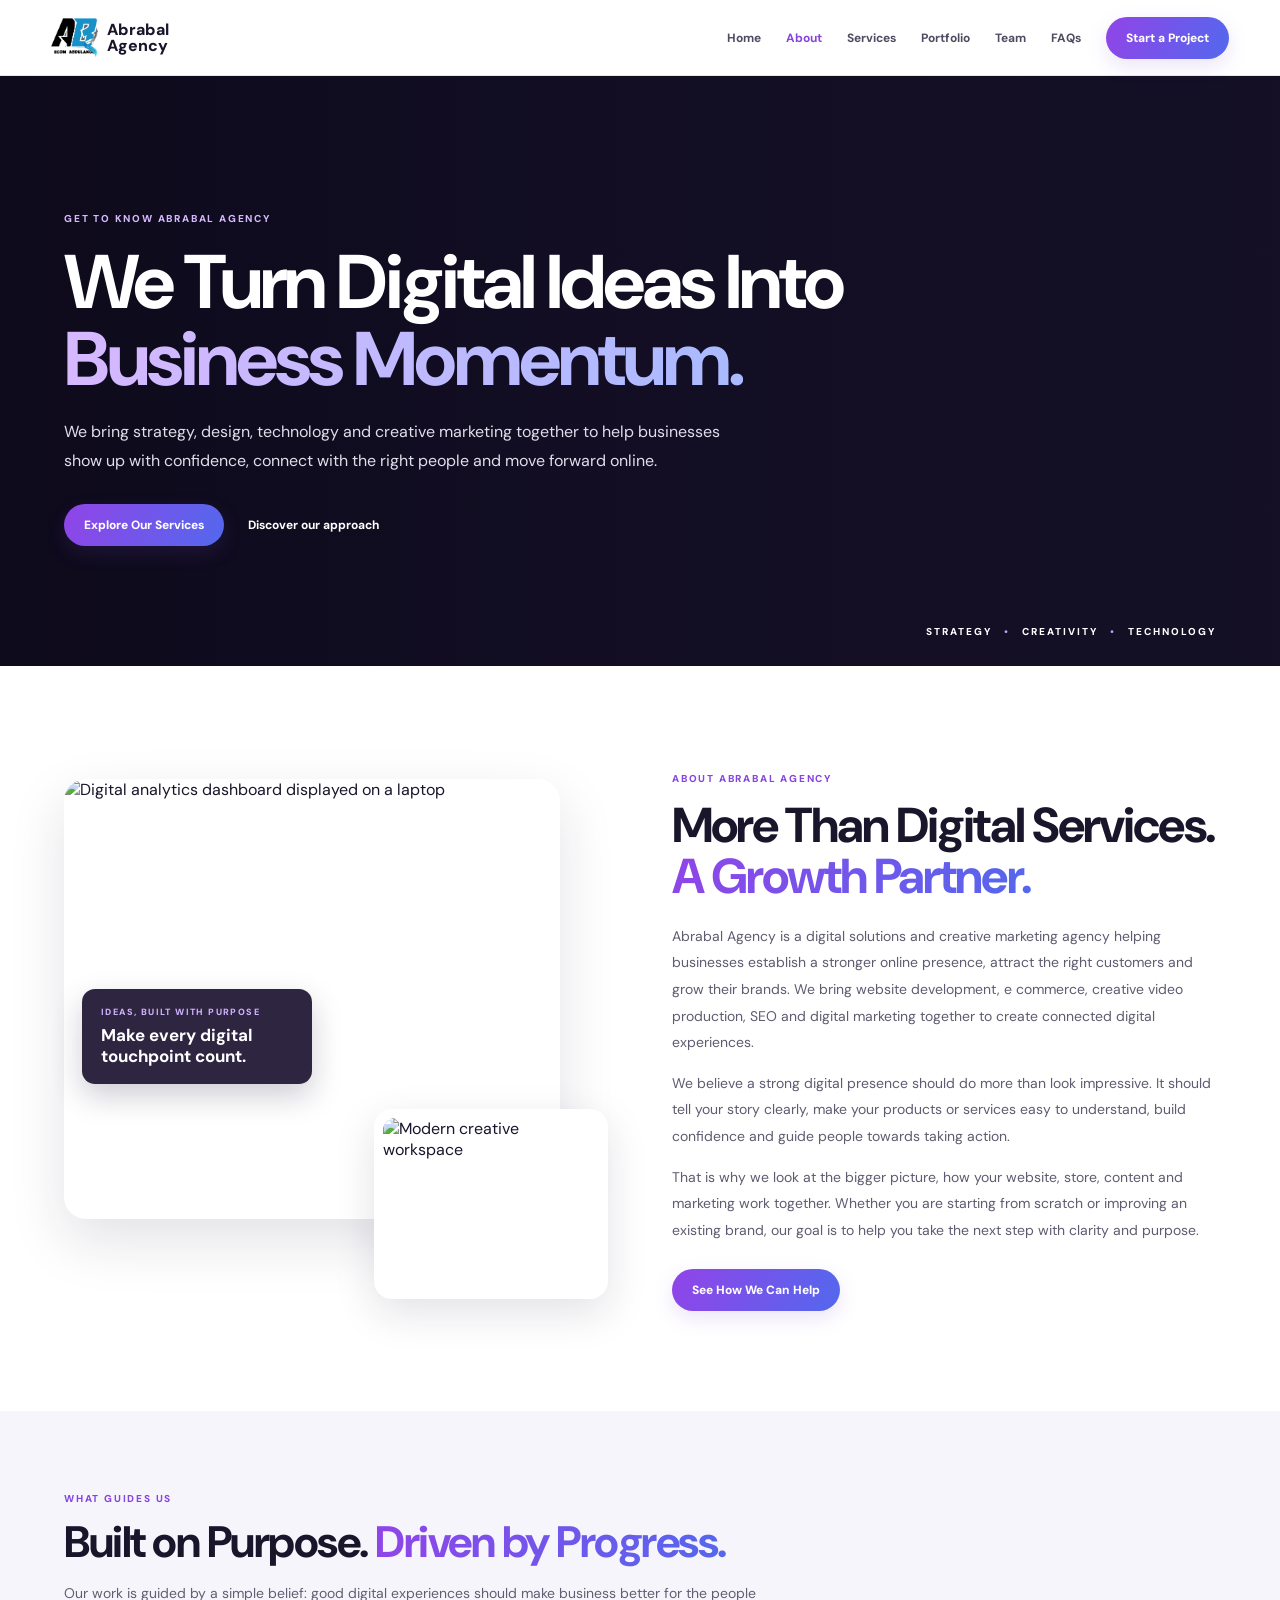
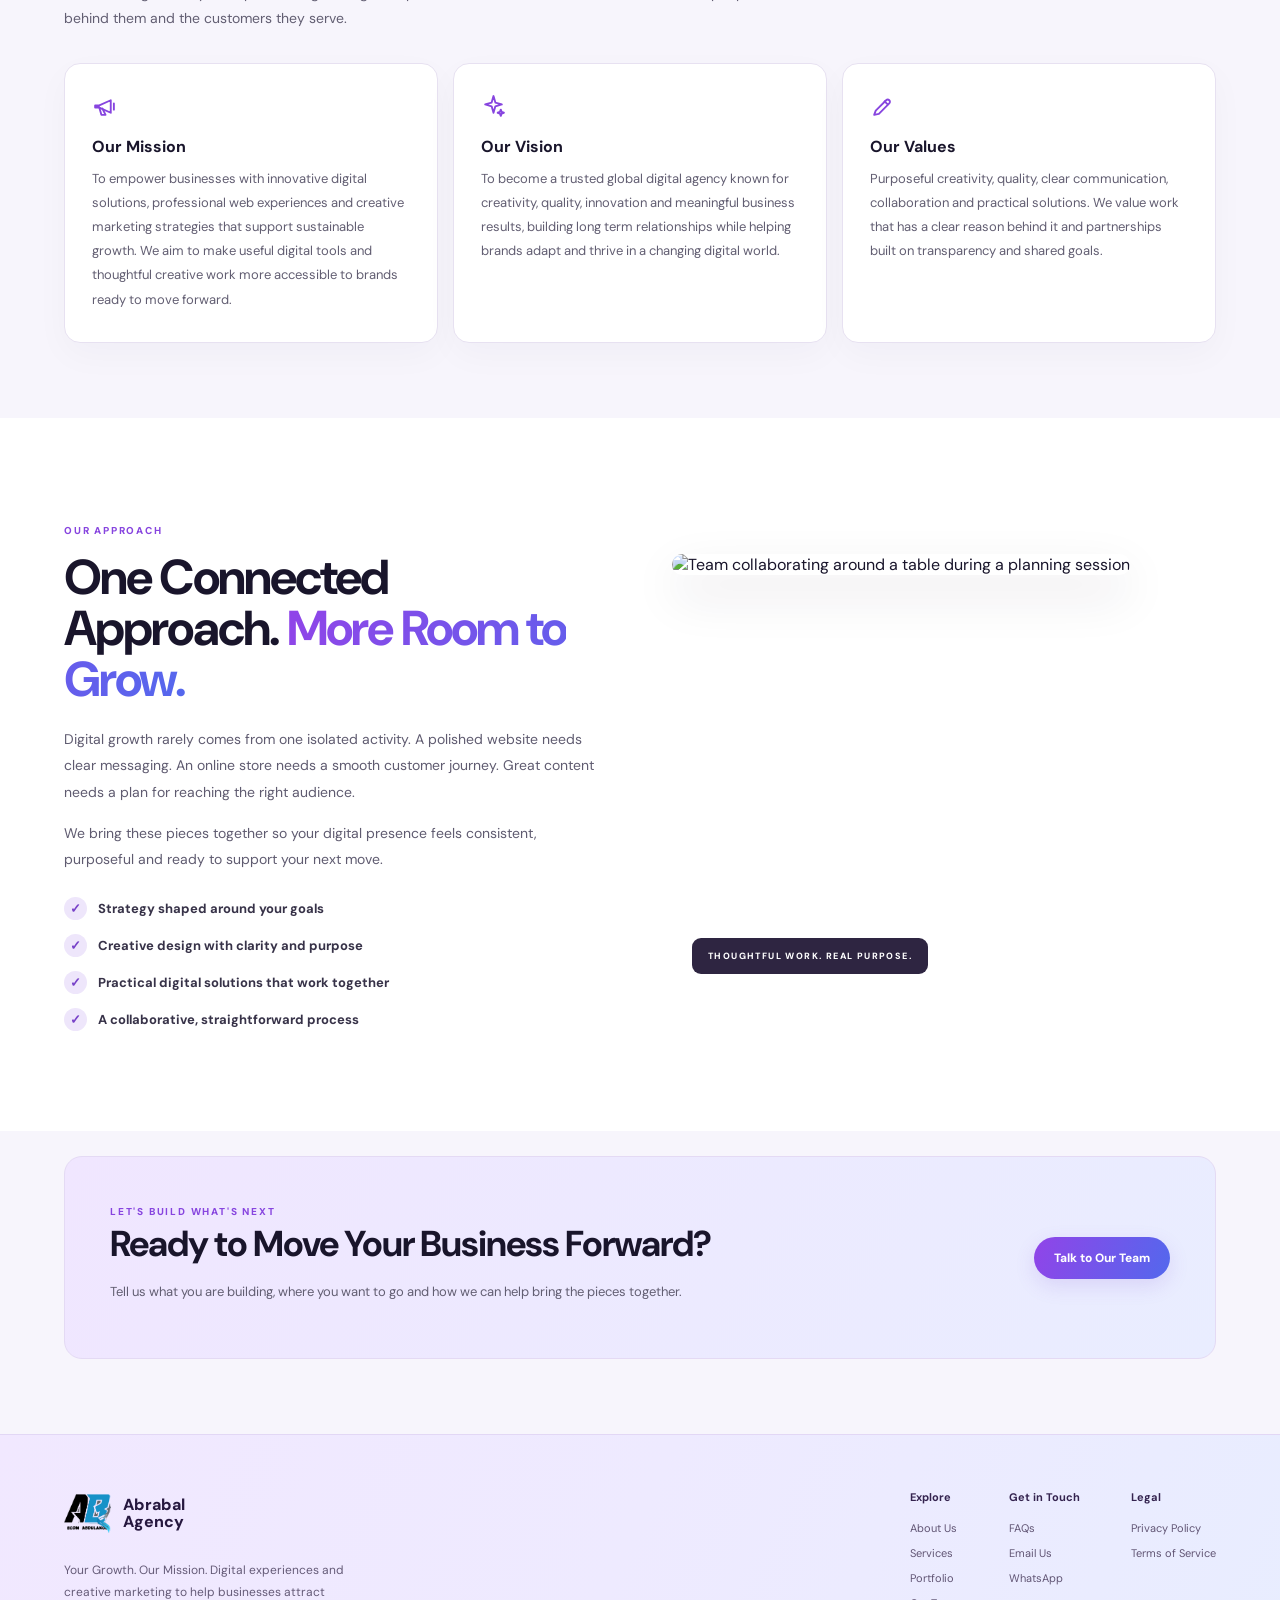
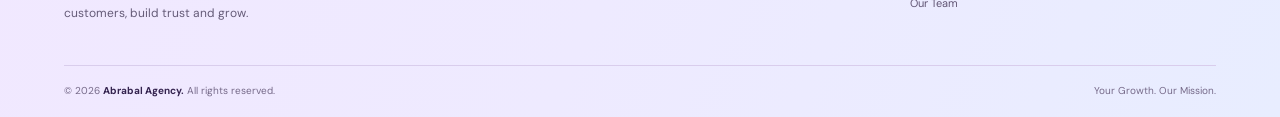
==== commit 7b5bd665: "Finish removing generic external-link glyphs" ====
--- a/about.html
+++ b/about.html
@@ -12,7 +12,7 @@
 <a class="brand" href="index.html"><img src="assets/logo/Official%20agency%20logo.png" alt="Abrabal Agency logo">Abrabal<br>Agency</a>
 <button class="menu-toggle" aria-label="Toggle menu" aria-expanded="false"><span></span><span></span><span></span></button>
 <nav class="nav"><a href="index.html">Home</a><a href="about.html" class="active">About</a><a href="services.html">Services</a><a href="portfolio.html">Portfolio</a><a href="team.html">Team</a><a href="faqs.html">FAQs</a></nav>
-<a class="btn header-cta" href="https://wa.me/2348081210938">Start a Project ↗</a>
+<a class="btn header-cta" href="https://wa.me/2348081210938">Start a Project</a>
 </div></header>
 <main>
 <section class="hero about-hero">
--- a/pages.css
+++ b/pages.css
@@ -1,4 +1,4 @@
-@import url('https://fonts.googleapis.com/css2?family=DM+Sans:wght@400;500;600;700;800&display=swap');:root{--ink:#19152b;--muted:#696579;--purple:#8745df;--grad:linear-gradient(110deg,#9144e8,#5368ed);--line:#e9e5f1;--wash:#f7f5fc}*{box-sizing:border-box}html{scroll-behavior:smooth}body{margin:0;background:#fff;color:var(--ink);font-family:'DM Sans',Arial,sans-serif}a{color:inherit;text-decoration:none}.container{width:min(1160px,90%);margin:auto}.site-header{height:76px;position:sticky;top:0;z-index:5;background:#ffffffed;border-bottom:1px solid var(--line);backdrop-filter:blur(14px)}.header-inner{height:100%;width:92%;max-width:1240px;margin:auto;display:flex;align-items:center;gap:25px}.brand{display:flex;align-items:center;gap:9px;font-weight:800;line-height:.95;color:var(--ink)}.brand img{width:47px;height:47px;object-fit:contain}.nav{display:flex;gap:clamp(12px,2vw,25px);margin-left:auto}.nav a{font-size:12px;font-weight:700;color:#514b62}.nav a.active,.nav a:hover{color:var(--purple)}.btn{display:inline-block;padding:13px 20px;border-radius:30px;background:var(--grad);font-size:12px;font-weight:800;color:#fff;box-shadow:0 7px 20px #7847d326}.menu-toggle{display:none;background:none;border:0;color:var(--ink);font-size:25px}.hero{position:relative;overflow:hidden;padding:100px 0 85px;background:radial-gradient(ellipse at 85% 20%,#e9dcff 0,transparent 39%),radial-gradient(ellipse at 15% 100%,#e5eaff 0,transparent 42%),#faf9fd;border-bottom:1px solid var(--line)}.hero:after{content:'';position:absolute;width:350px;height:350px;border:1px solid #9a66df25;border-radius:50%;right:-100px;top:15px;box-shadow:0 0 0 55px #9a66df08,0 0 0 110px #9a66df06}.hero .container{position:relative;z-index:1}.eyebrow{color:var(--purple);font-size:10px;font-weight:800;letter-spacing:1.8px;text-transform:uppercase}.hero h1{font-size:clamp(42px,6vw,68px);line-height:1.02;letter-spacing:-2.7px;max-width:850px;margin:18px 0;color:var(--ink)}.grad{background:var(--grad);background-clip:text;-webkit-background-clip:text;color:transparent}.hero p{max-width:680px;color:#696579;font-size:15px;line-height:1.8}.section{padding:75px 0;background:#fff}.light{background:var(--wash);color:var(--ink)}.heading{max-width:720px;margin-bottom:32px}.heading h2{font-size:clamp(30px,4vw,44px);line-height:1.08;letter-spacing:-1.5px;margin:12px 0;color:var(--ink)}.heading p{color:var(--muted);font-size:14px;line-height:1.8}.grid{display:grid;grid-template-columns:repeat(3,1fr);gap:15px}.card{padding:25px;border:1px solid var(--line);border-radius:16px;background:#fff;box-shadow:0 8px 28px #24133e08;transition:transform .2s,box-shadow .2s}.card:hover,.person:hover{transform:translateY(-3px);box-shadow:0 14px 32px #24133e12}.card h3{font-size:16px;margin:0 0 10px;color:var(--ink)}.card p{font-size:12px;line-height:1.8;color:var(--muted);margin:0}.icon{color:var(--purple);font-size:23px;margin-bottom:17px}.split{display:grid;grid-template-columns:1fr 1fr;gap:40px;align-items:center}.feature{min-height:300px;padding:35px;border-radius:20px;background:linear-gradient(145deg,#f0e7ff,#e9edff);border:1px solid #e7def7;color:#30204e;display:flex;align-items:end;font-size:30px;font-weight:800;line-height:1.1}.copy p{font-size:14px;line-height:1.9;color:var(--muted)}.team-grid{display:grid;grid-template-columns:repeat(4,1fr);gap:15px}.person{padding:16px;border:1px solid var(--line);border-radius:16px;background:#fff;box-shadow:0 8px 28px #24133e08;transition:transform .2s,box-shadow .2s}.person img{width:100%;height:215px;object-fit:cover;object-position:center 30%;border-radius:11px;margin-bottom:15px;background:var(--wash)}.person h3{font-size:16px;margin:0 0 6px;color:var(--ink)}.role{font-size:10px;font-weight:800;letter-spacing:.7px;color:var(--purple);text-transform:uppercase;margin-bottom:12px}.person p{font-size:11px;line-height:1.7;color:var(--muted)}.social{display:flex;gap:7px;flex-wrap:wrap;margin:10px 0}.social a{font-size:10px;padding:6px 9px;border:1px solid #e7def4;border-radius:20px;color:#7440c1;background:#faf8ff}.faq{max-width:850px}.faq-item{border-bottom:1px solid var(--line)}.faq-item button{width:100%;background:none;border:0;color:var(--ink);text-align:left;padding:20px 0;font:700 14px 'DM Sans';display:flex;justify-content:space-between;cursor:pointer}.answer{display:none;color:var(--muted);font-size:13px;line-height:1.8;padding:0 30px 20px 0}.faq-item.open .answer{display:block}.cta{padding:32px;border:1px solid #e7def4;border-radius:18px;background:linear-gradient(120deg,#f3eaff,#edf0ff);display:flex;justify-content:space-between;align-items:center;gap:20px}.cta h2{margin:0 0 8px;color:var(--ink)}.cta p{font-size:13px;color:var(--muted)}.footer{padding:35px 0 18px;border-top:1px solid var(--line);background:#faf9fd}.footer-inner{display:flex;justify-content:space-between;gap:25px;align-items:center}.footer p{font-size:11px;color:var(--muted);max-width:380px;line-height:1.7}.footer-links{display:flex;flex-wrap:wrap;gap:17px}.footer-links a{font-size:11px;color:#514b62}.footer-links a:hover{color:var(--purple)}.copyright{border-top:1px solid var(--line);padding-top:15px;margin-top:20px;color:#888397;font-size:10px}@media(max-width:850px){.team-grid{grid-template-columns:repeat(2,1fr)}.nav{gap:10px}.nav a{font-size:10px}}@media(max-width:650px){.site-header{height:68px}.menu-toggle{display:block;margin-left:auto}.nav{display:none;position:absolute;top:68px;left:0;right:0;background:#fff;padding:12px 5%;flex-direction:column;gap:0;box-shadow:0 12px 20px #1b123015}.nav.open{display:flex}.nav a{padding:12px 0;font-size:13px}.header-cta{display:none}.hero{padding:75px 0 65px}.section{padding:58px 0}.grid{grid-template-columns:1fr 1fr;gap:10px}.card{padding:18px 14px}.card h3{font-size:14px}.card p{font-size:11px}.split{grid-template-columns:1fr;gap:24px}.team-grid{grid-template-columns:1fr 1fr;gap:10px}.person{padding:11px}.person img{height:170px}.person p{font-size:10px}.cta{display:block}.cta .btn{margin-top:10px}.footer-inner{display:block}.footer-links{margin-top:15px}}@media(max-width:390px){.grid{grid-template-columns:1fr}}@media(prefers-reduced-motion:reduce){html{scroll-behavior:auto}.card,.person{transition:none}}
+@import url('https://fonts.googleapis.com/css2?family=DM+Sans:wght@400;500;600;700;800&display=swap');:root{--ink:#19152b;--muted:#696579;--purple:#8745df;--grad:linear-gradient(110deg,#9144e8,#5368ed);--line:#e9e5f1;--wash:#f7f5fc}*{box-sizing:border-box}html{scroll-behavior:smooth}body{margin:0;background:#fff;color:var(--ink);font-family:'DM Sans',Arial,sans-serif}a{color:inherit;text-decoration:none}.container{width:min(1160px,90%);margin:auto}.site-header{height:76px;position:sticky;top:0;z-index:5;background:#ffffffed;border-bottom:1px solid var(--line);backdrop-filter:blur(14px)}.header-inner{height:100%;width:92%;max-width:1240px;margin:auto;display:flex;align-items:center;gap:25px}.brand{display:flex;align-items:center;gap:9px;font-weight:800;line-height:.95;color:var(--ink)}.brand img{width:47px;height:47px;object-fit:contain}.nav{display:flex;gap:clamp(12px,2vw,25px);margin-left:auto}.nav a{font-size:12px;font-weight:700;color:#514b62}.nav a.active,.nav a:hover{color:var(--purple)}.btn{display:inline-block;padding:13px 20px;border-radius:30px;background:var(--grad);font-size:12px;font-weight:800;color:#fff;box-shadow:0 7px 20px #7847d326}.menu-toggle{display:none;background:none;border:0;color:var(--ink);padding:8px}.menu-toggle span{display:block;width:23px;height:2px;margin:5px;background:var(--ink);border-radius:3px}.hero{position:relative;overflow:hidden;padding:100px 0 85px;background:radial-gradient(ellipse at 85% 20%,#e9dcff 0,transparent 39%),radial-gradient(ellipse at 15% 100%,#e5eaff 0,transparent 42%),#faf9fd;border-bottom:1px solid var(--line)}.hero:after{content:'';position:absolute;width:350px;height:350px;border:1px solid #9a66df25;border-radius:50%;right:-100px;top:15px;box-shadow:0 0 0 55px #9a66df08,0 0 0 110px #9a66df06}.hero .container{position:relative;z-index:1}.eyebrow{color:var(--purple);font-size:10px;font-weight:800;letter-spacing:1.8px;text-transform:uppercase}.hero h1{font-size:clamp(42px,6vw,68px);line-height:1.02;letter-spacing:-2.7px;max-width:850px;margin:18px 0;color:var(--ink)}.grad{background:var(--grad);background-clip:text;-webkit-background-clip:text;color:transparent}.hero p{max-width:680px;color:#696579;font-size:15px;line-height:1.8}.section{padding:75px 0;background:#fff}.light{background:var(--wash);color:var(--ink)}.heading{max-width:720px;margin-bottom:32px}.heading h2{font-size:clamp(30px,4vw,44px);line-height:1.08;letter-spacing:-1.5px;margin:12px 0;color:var(--ink)}.heading p{color:var(--muted);font-size:14px;line-height:1.8}.grid{display:grid;grid-template-columns:repeat(3,1fr);gap:15px}.card{padding:25px;border:1px solid var(--line);border-radius:16px;background:#fff;box-shadow:0 8px 28px #24133e08;transition:transform .2s,box-shadow .2s}.card:hover,.person:hover{transform:translateY(-3px);box-shadow:0 14px 32px #24133e12}.card h3{font-size:16px;margin:0 0 10px;color:var(--ink)}.card p{font-size:12px;line-height:1.8;color:var(--muted);margin:0}.icon{color:var(--purple);font-size:23px;margin-bottom:17px}.icon svg{width:25px;height:25px;display:block}.split{display:grid;grid-template-columns:1fr 1fr;gap:40px;align-items:center}.feature{min-height:300px;padding:35px;border-radius:20px;background:linear-gradient(145deg,#f0e7ff,#e9edff);border:1px solid #e7def7;color:#30204e;display:flex;align-items:end;font-size:30px;font-weight:800;line-height:1.1}.copy p{font-size:14px;line-height:1.9;color:var(--muted)}.team-grid{display:grid;grid-template-columns:repeat(4,1fr);gap:15px}.person{padding:16px;border:1px solid var(--line);border-radius:16px;background:#fff;box-shadow:0 8px 28px #24133e08;transition:transform .2s,box-shadow .2s}.person img{width:100%;height:215px;object-fit:cover;object-position:center 30%;border-radius:11px;margin-bottom:15px;background:var(--wash)}.person h3{font-size:16px;margin:0 0 6px;color:var(--ink)}.role{font-size:10px;font-weight:800;letter-spacing:.7px;color:var(--purple);text-transform:uppercase;margin-bottom:12px}.person p{font-size:11px;line-height:1.7;color:var(--muted)}.social{display:flex;gap:7px;flex-wrap:wrap;margin:10px 0}.social a{font-size:10px;padding:6px 9px;border:1px solid #e7def4;border-radius:20px;color:#7440c1;background:#faf8ff}.faq{max-width:850px}.faq-item{border-bottom:1px solid var(--line)}.faq-item button{width:100%;background:none;border:0;color:var(--ink);text-align:left;padding:20px 0;font:700 14px 'DM Sans';display:flex;justify-content:space-between;cursor:pointer}.answer{display:none;color:var(--muted);font-size:13px;line-height:1.8;padding:0 30px 20px 0}.faq-item.open .answer{display:block}.cta{padding:32px;border:1px solid #e7def4;border-radius:18px;background:linear-gradient(120deg,#f3eaff,#edf0ff);display:flex;justify-content:space-between;align-items:center;gap:20px}.cta h2{margin:0 0 8px;color:var(--ink)}.cta p{font-size:13px;color:var(--muted)}.footer{padding:35px 0 18px;border-top:1px solid var(--line);background:#faf9fd}.footer-inner{display:flex;justify-content:space-between;gap:25px;align-items:center}.footer p{font-size:11px;color:var(--muted);max-width:380px;line-height:1.7}.footer-links{display:flex;flex-wrap:wrap;gap:17px}.footer-links a{font-size:11px;color:#514b62}.footer-links a:hover{color:var(--purple)}.copyright{border-top:1px solid var(--line);padding-top:15px;margin-top:20px;color:#888397;font-size:10px}@media(max-width:850px){.team-grid{grid-template-columns:repeat(2,1fr)}.nav{gap:10px}.nav a{font-size:10px}}@media(max-width:650px){.site-header{height:68px}.menu-toggle{display:block;margin-left:auto}.nav{display:none;position:absolute;top:68px;left:0;right:0;background:#fff;padding:12px 5%;flex-direction:column;gap:0;box-shadow:0 12px 20px #1b123015}.nav.open{display:flex}.nav a{padding:12px 0;font-size:13px}.header-cta{display:none}.hero{padding:75px 0 65px}.section{padding:58px 0}.grid{grid-template-columns:1fr 1fr;gap:10px}.card{padding:18px 14px}.card h3{font-size:14px}.card p{font-size:11px}.split{grid-template-columns:1fr;gap:24px}.team-grid{grid-template-columns:1fr 1fr;gap:10px}.person{padding:11px}.person img{height:170px}.person p{font-size:10px}.cta{display:block}.cta .btn{margin-top:10px}.footer-inner{display:block}.footer-links{margin-top:15px}}@media(max-width:390px){.grid{grid-template-columns:1fr}}@media(prefers-reduced-motion:reduce){html{scroll-behavior:auto}.card,.person{transition:none}}
 /* About page refresh */
 .about-section-cta{margin-top:24px;display:inline-flex;align-items:center;gap:9px}
 .about-hero{min-height:590px;display:flex;align-items:center;padding:110px 0 100px;background:#151126 url("https://images.unsplash.com/photo-1497366811353-6870744d04b2?auto=format&fit=crop&w=2000&q=90") center/cover no-repeat;border:0}
